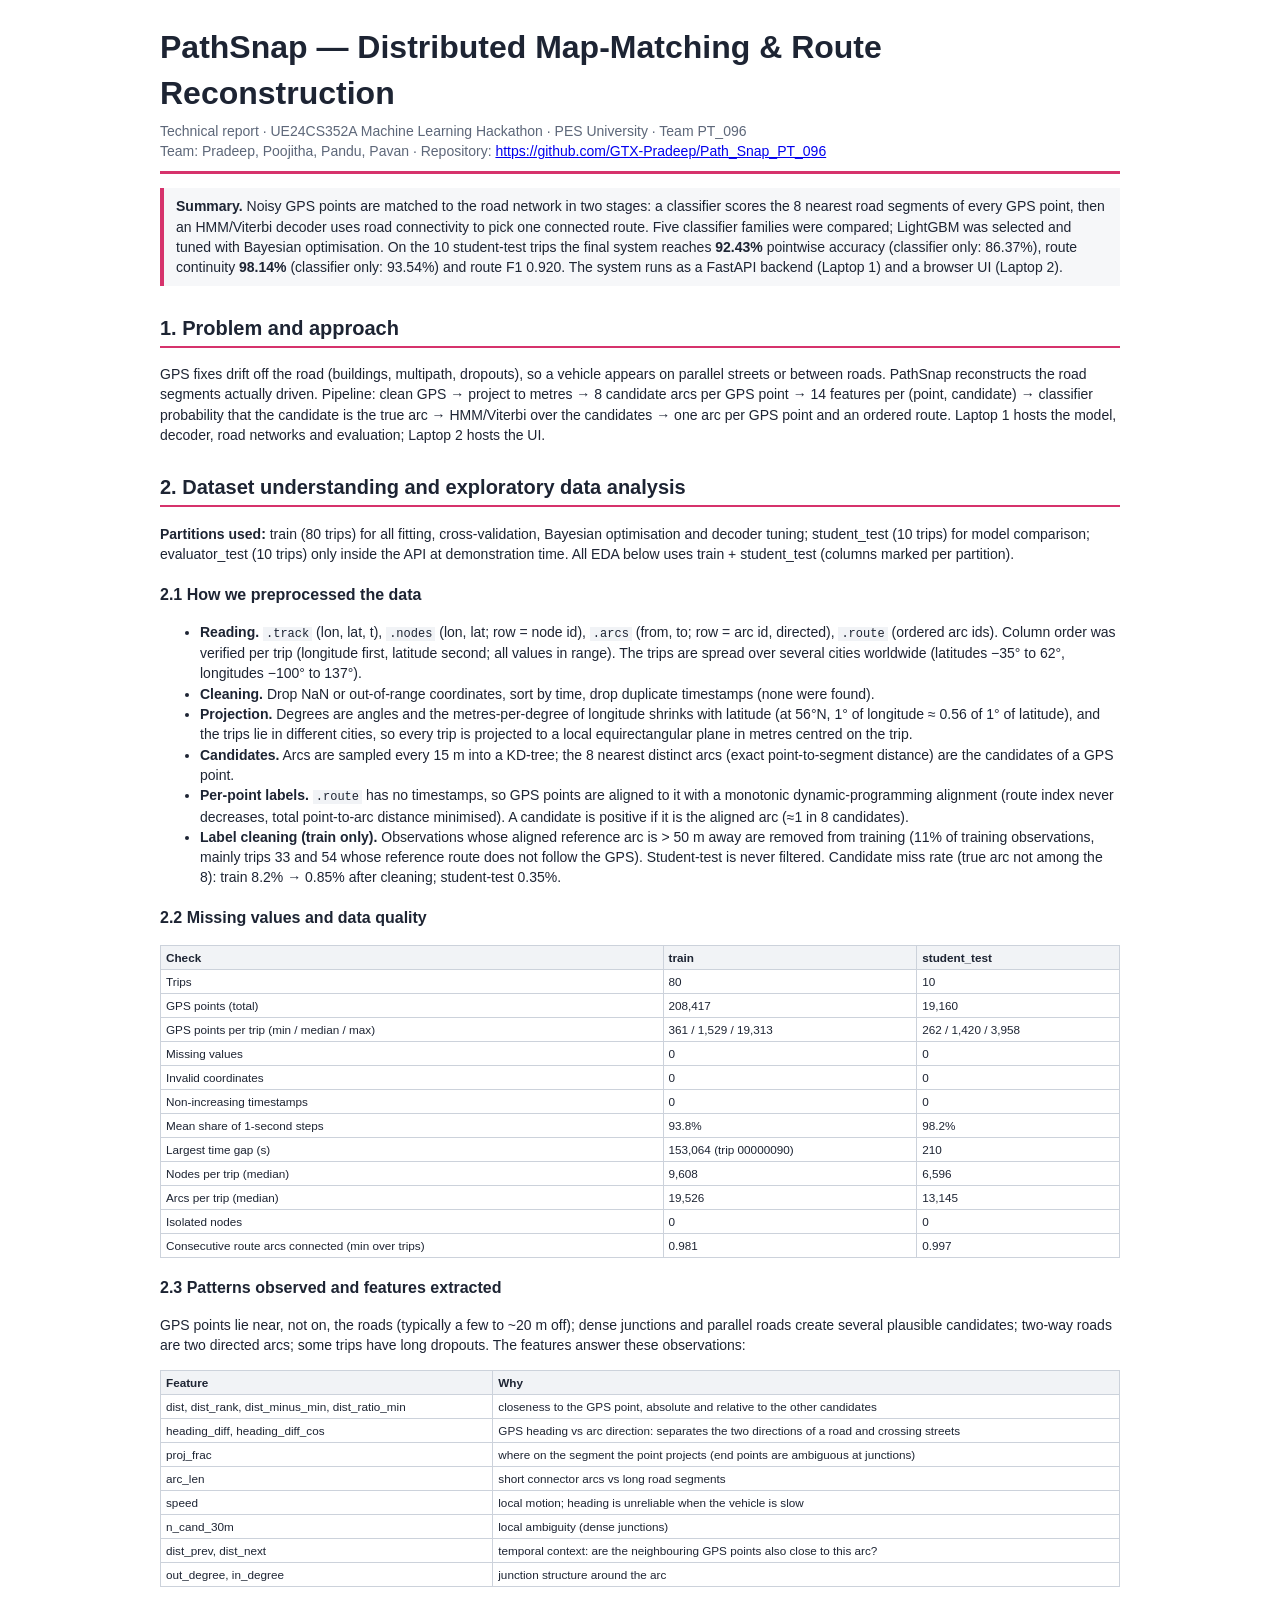
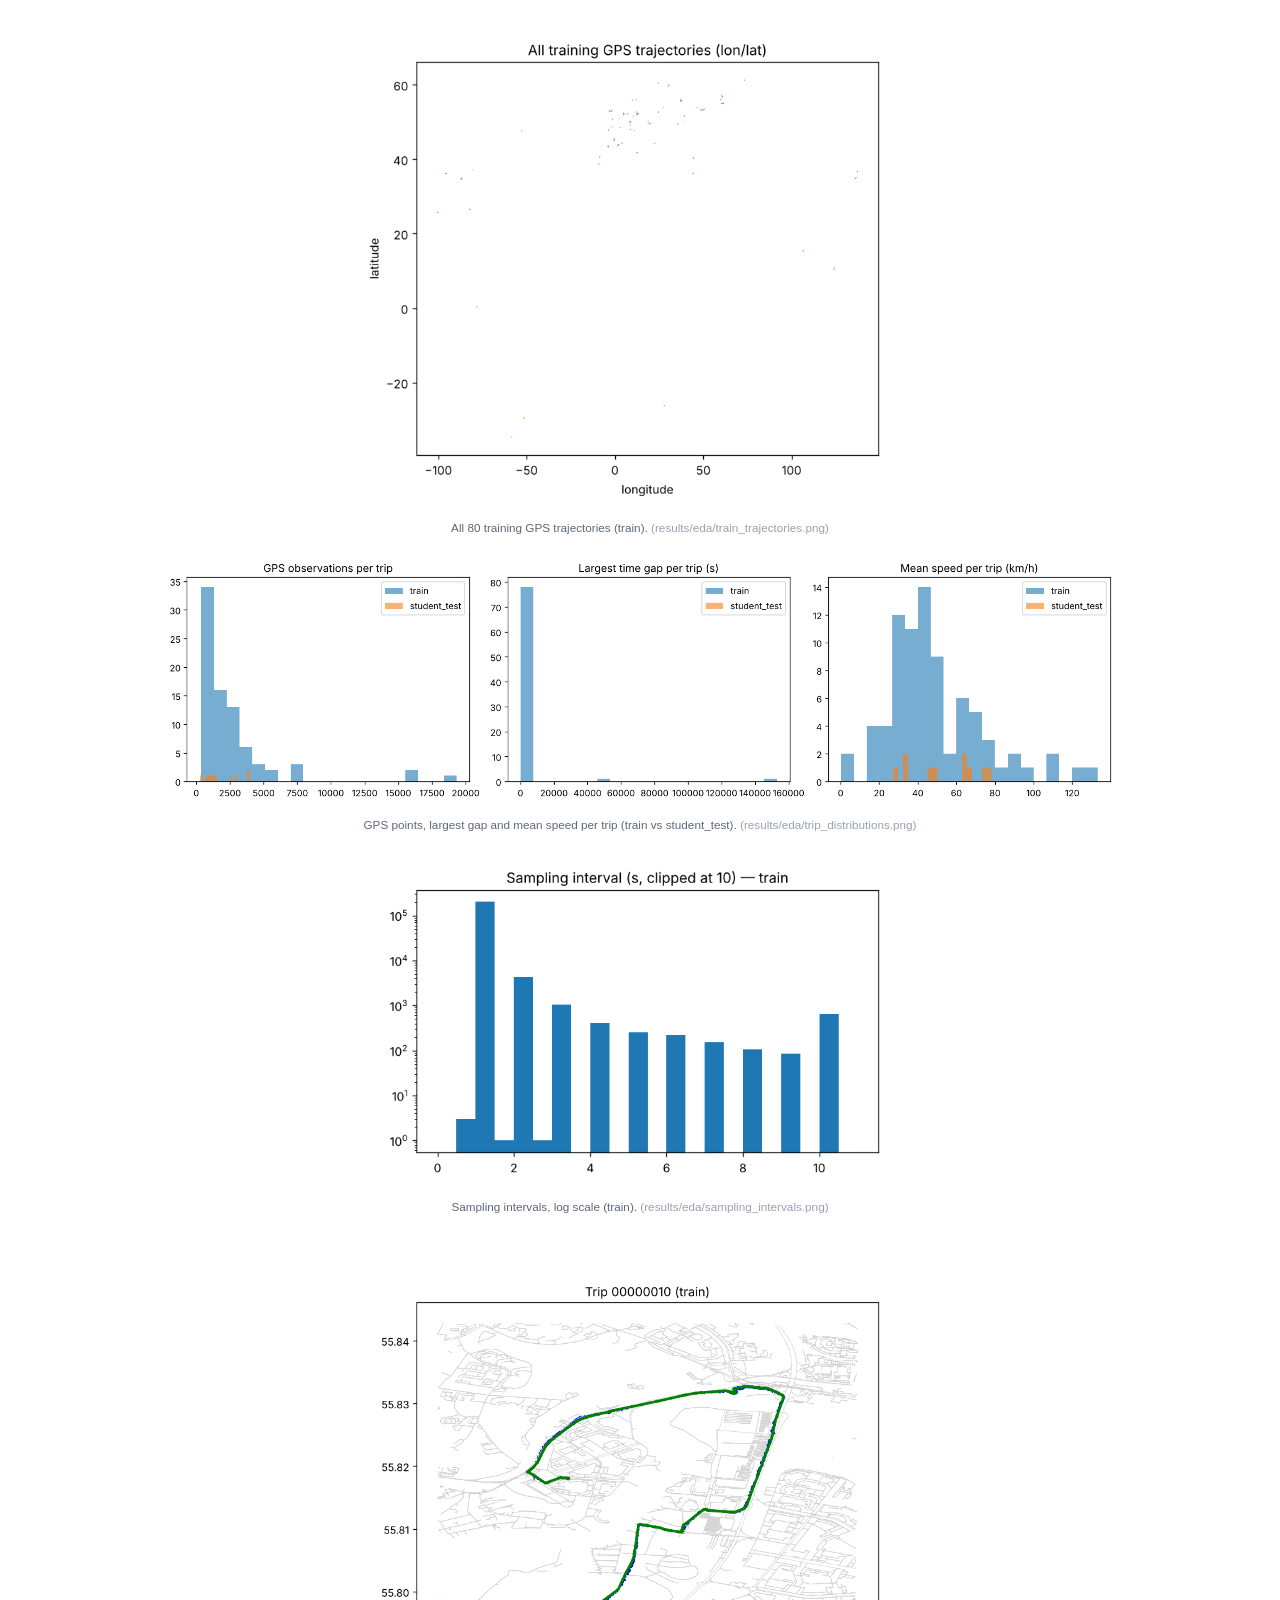
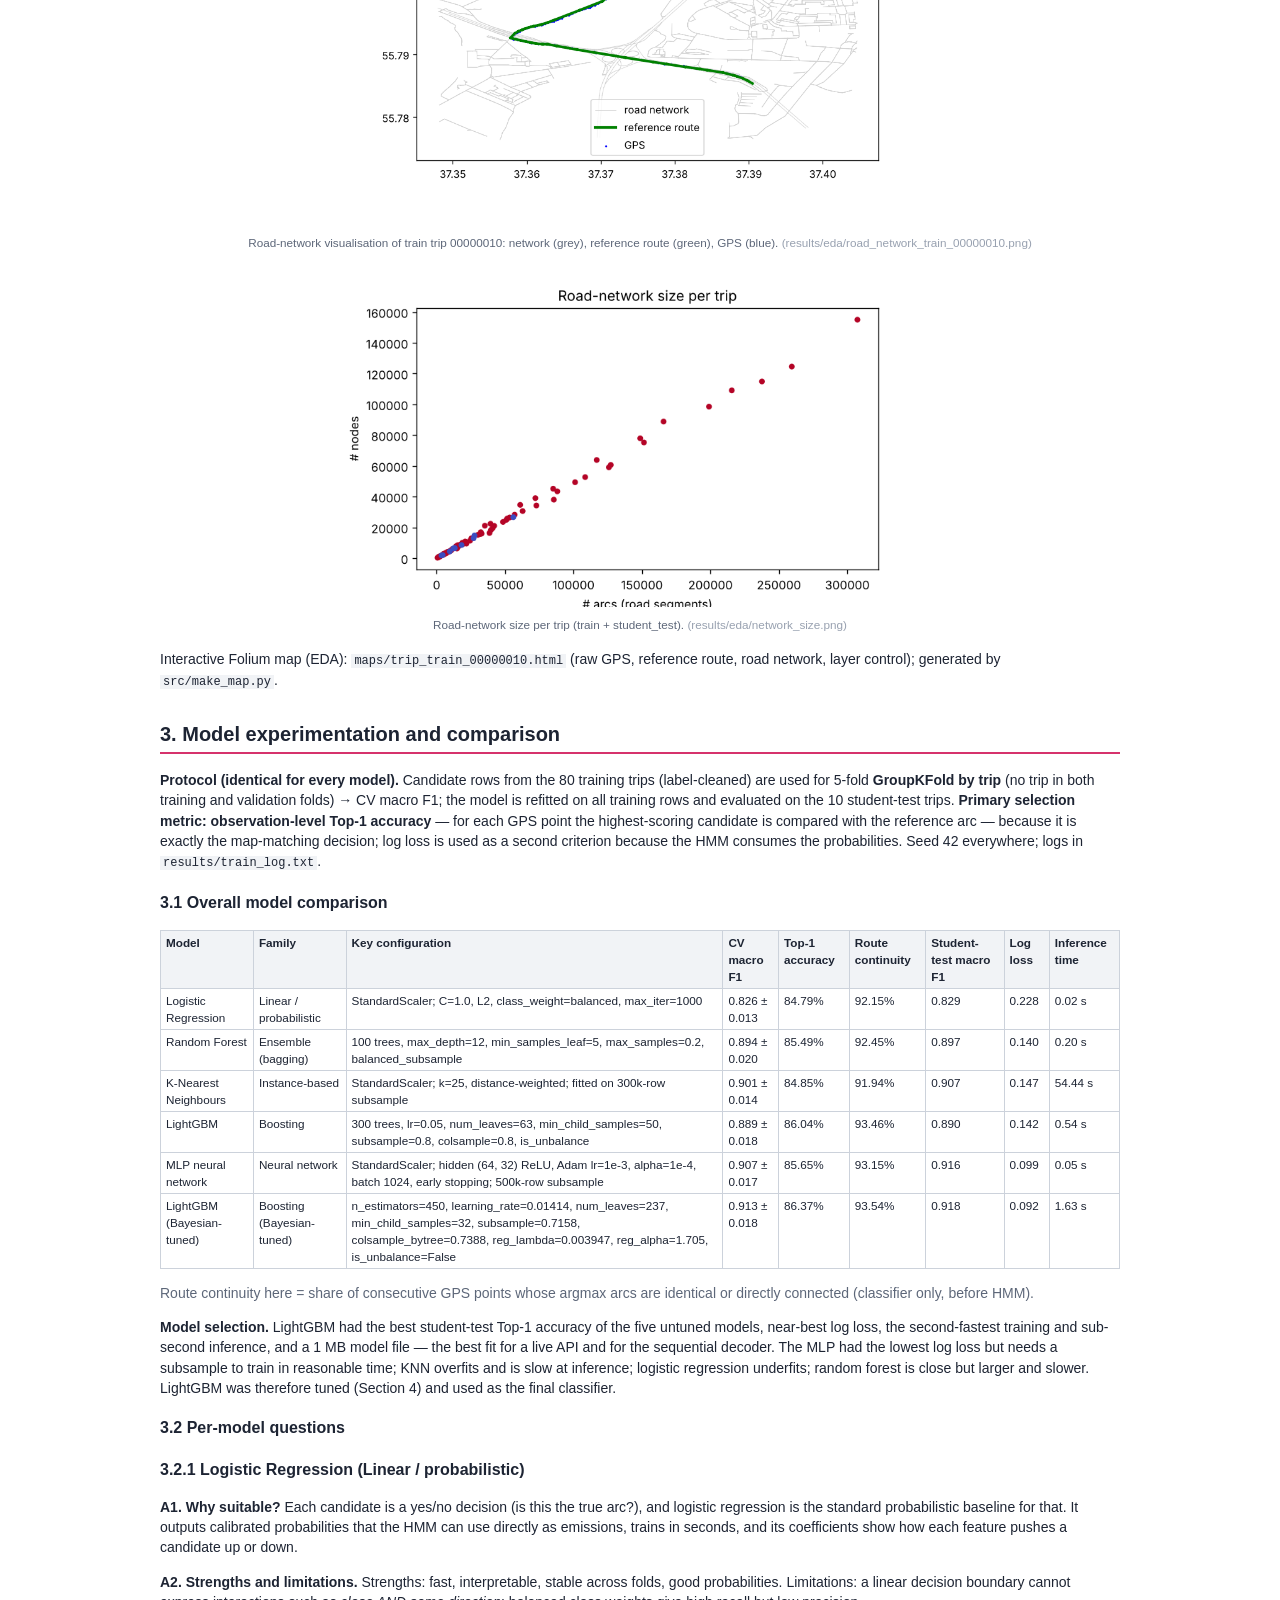
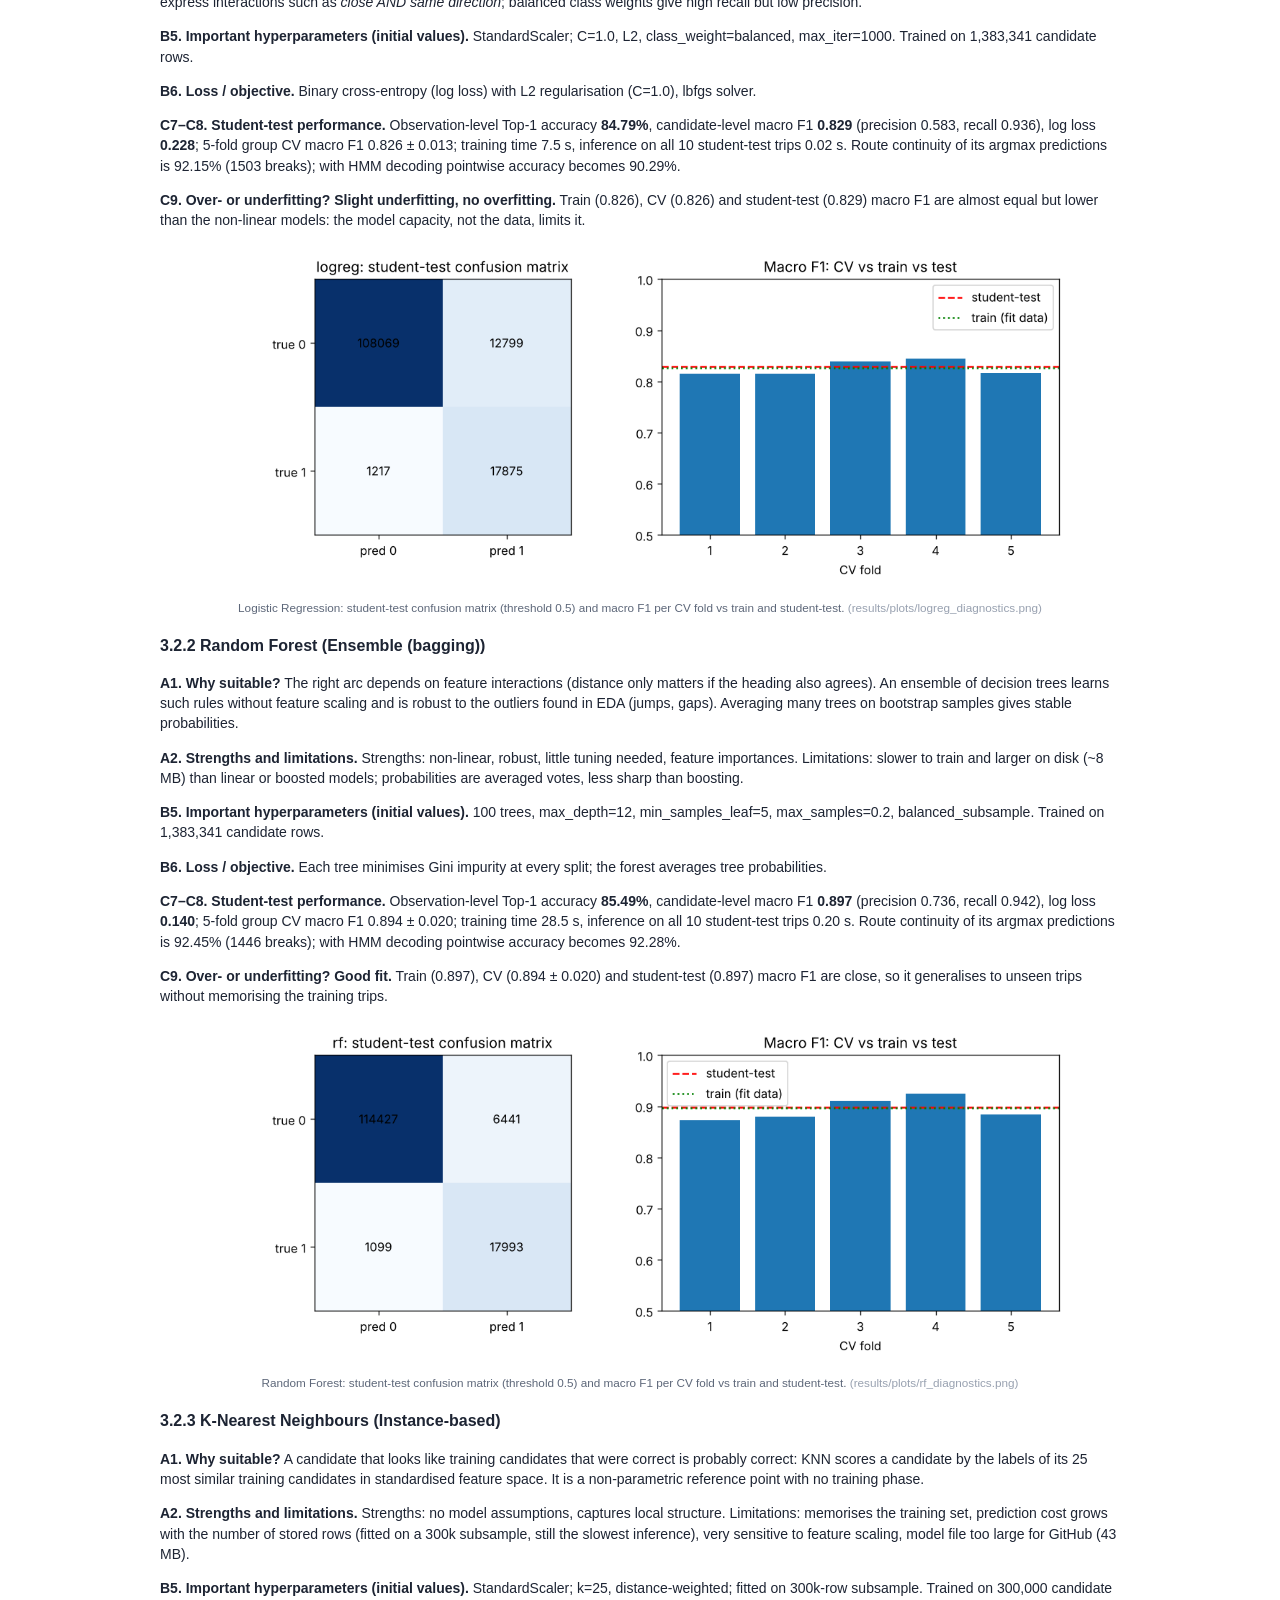
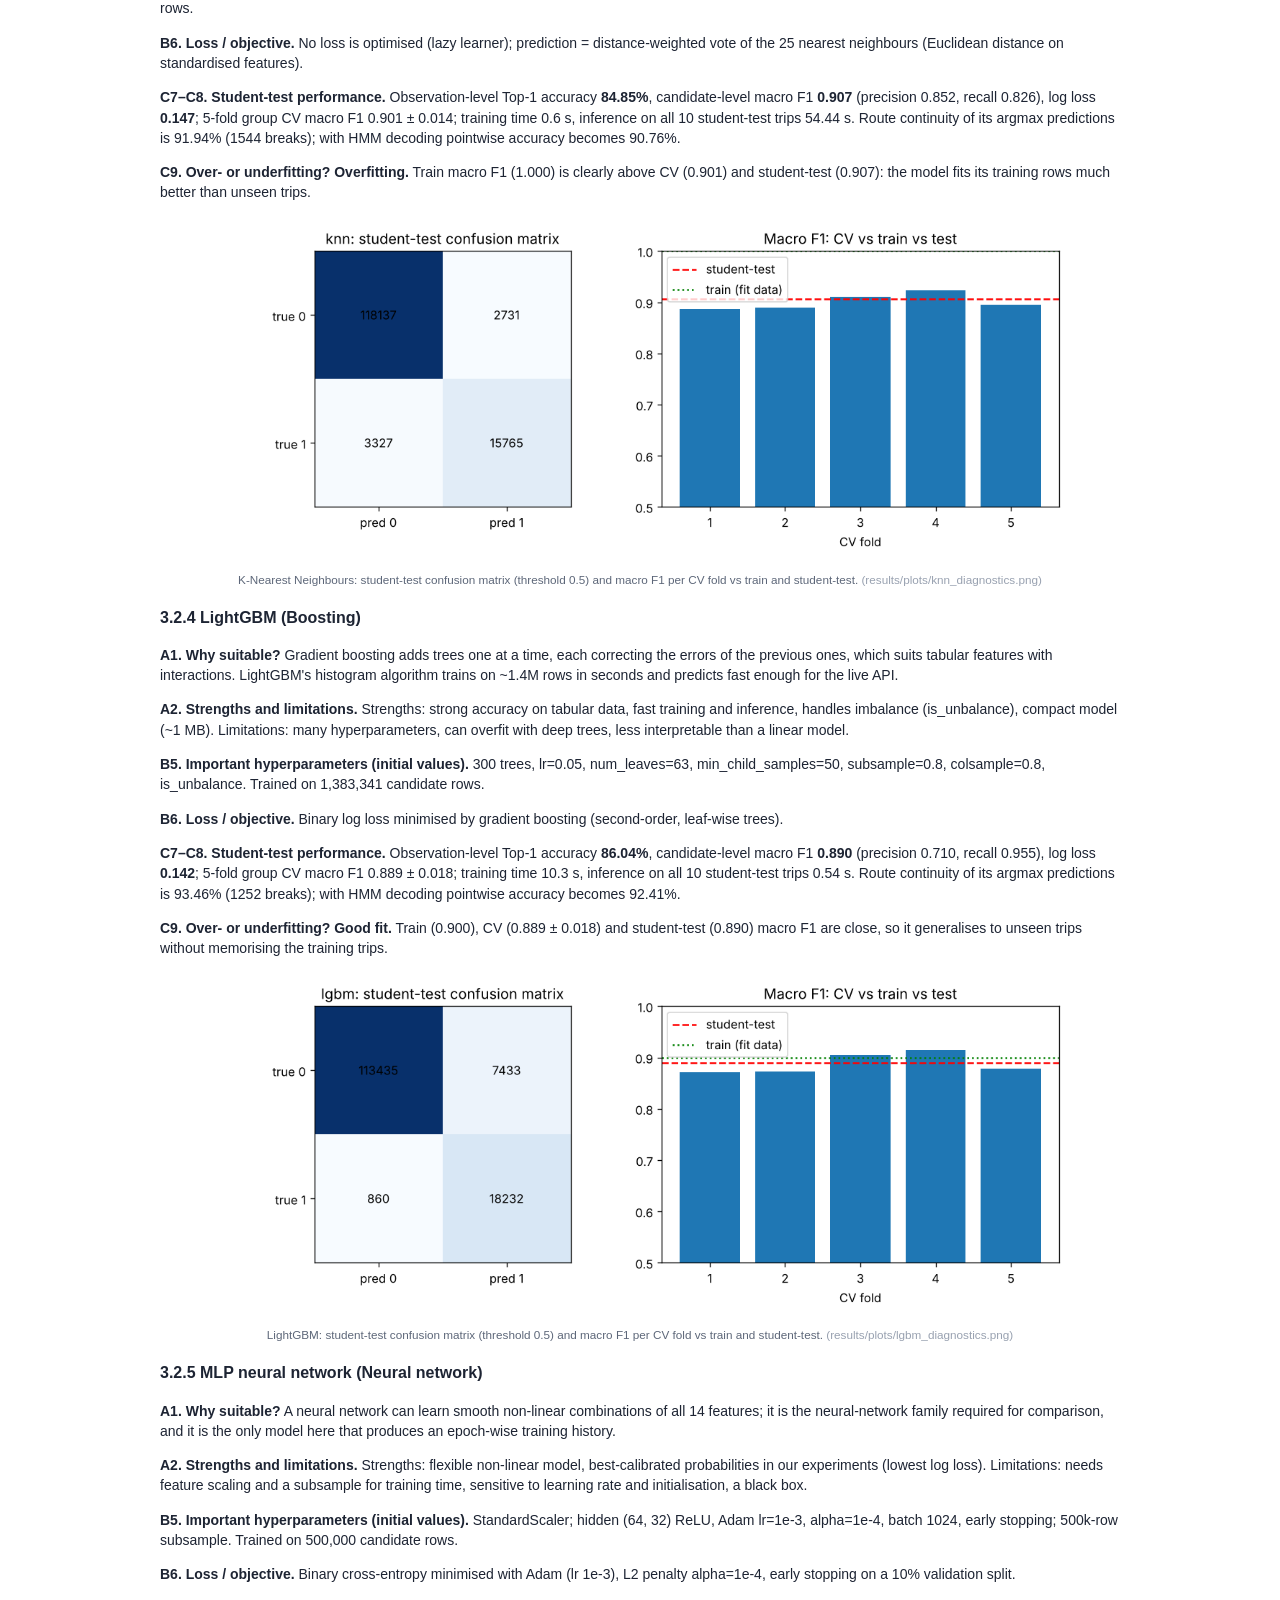
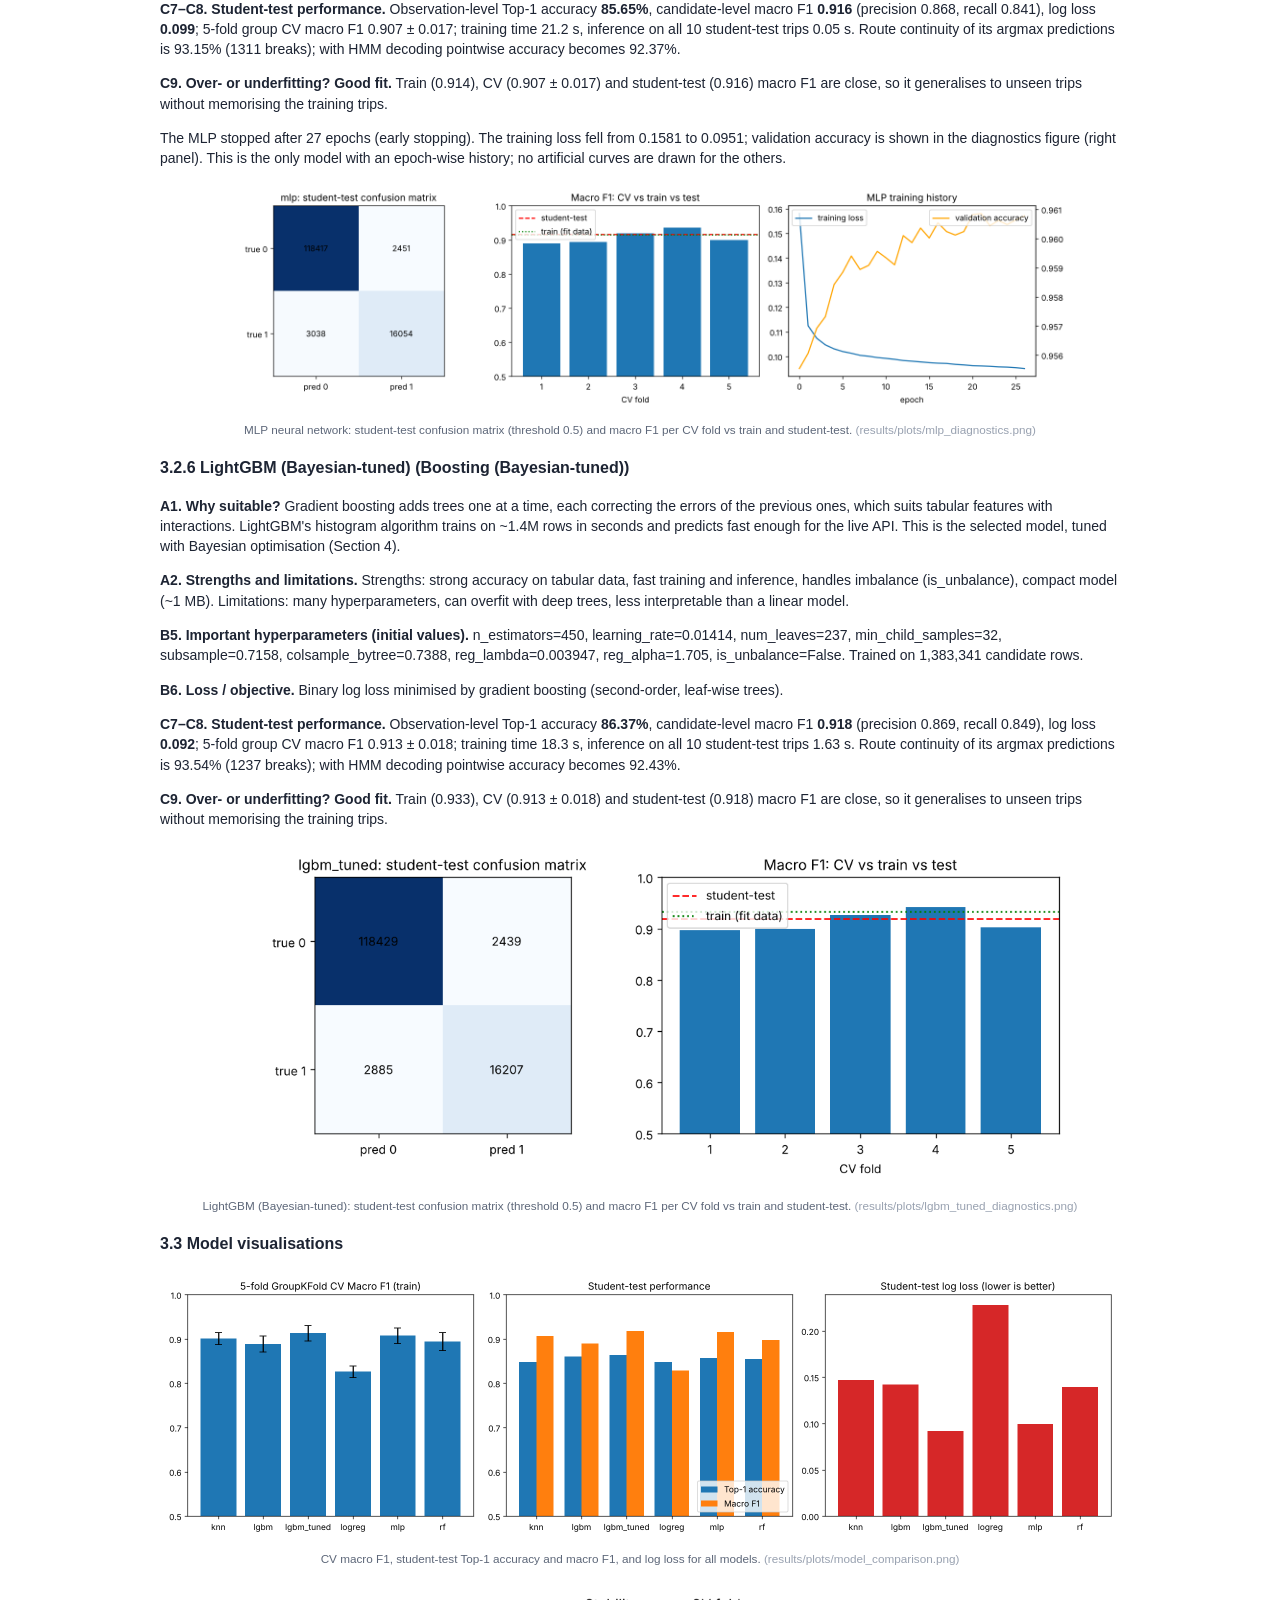
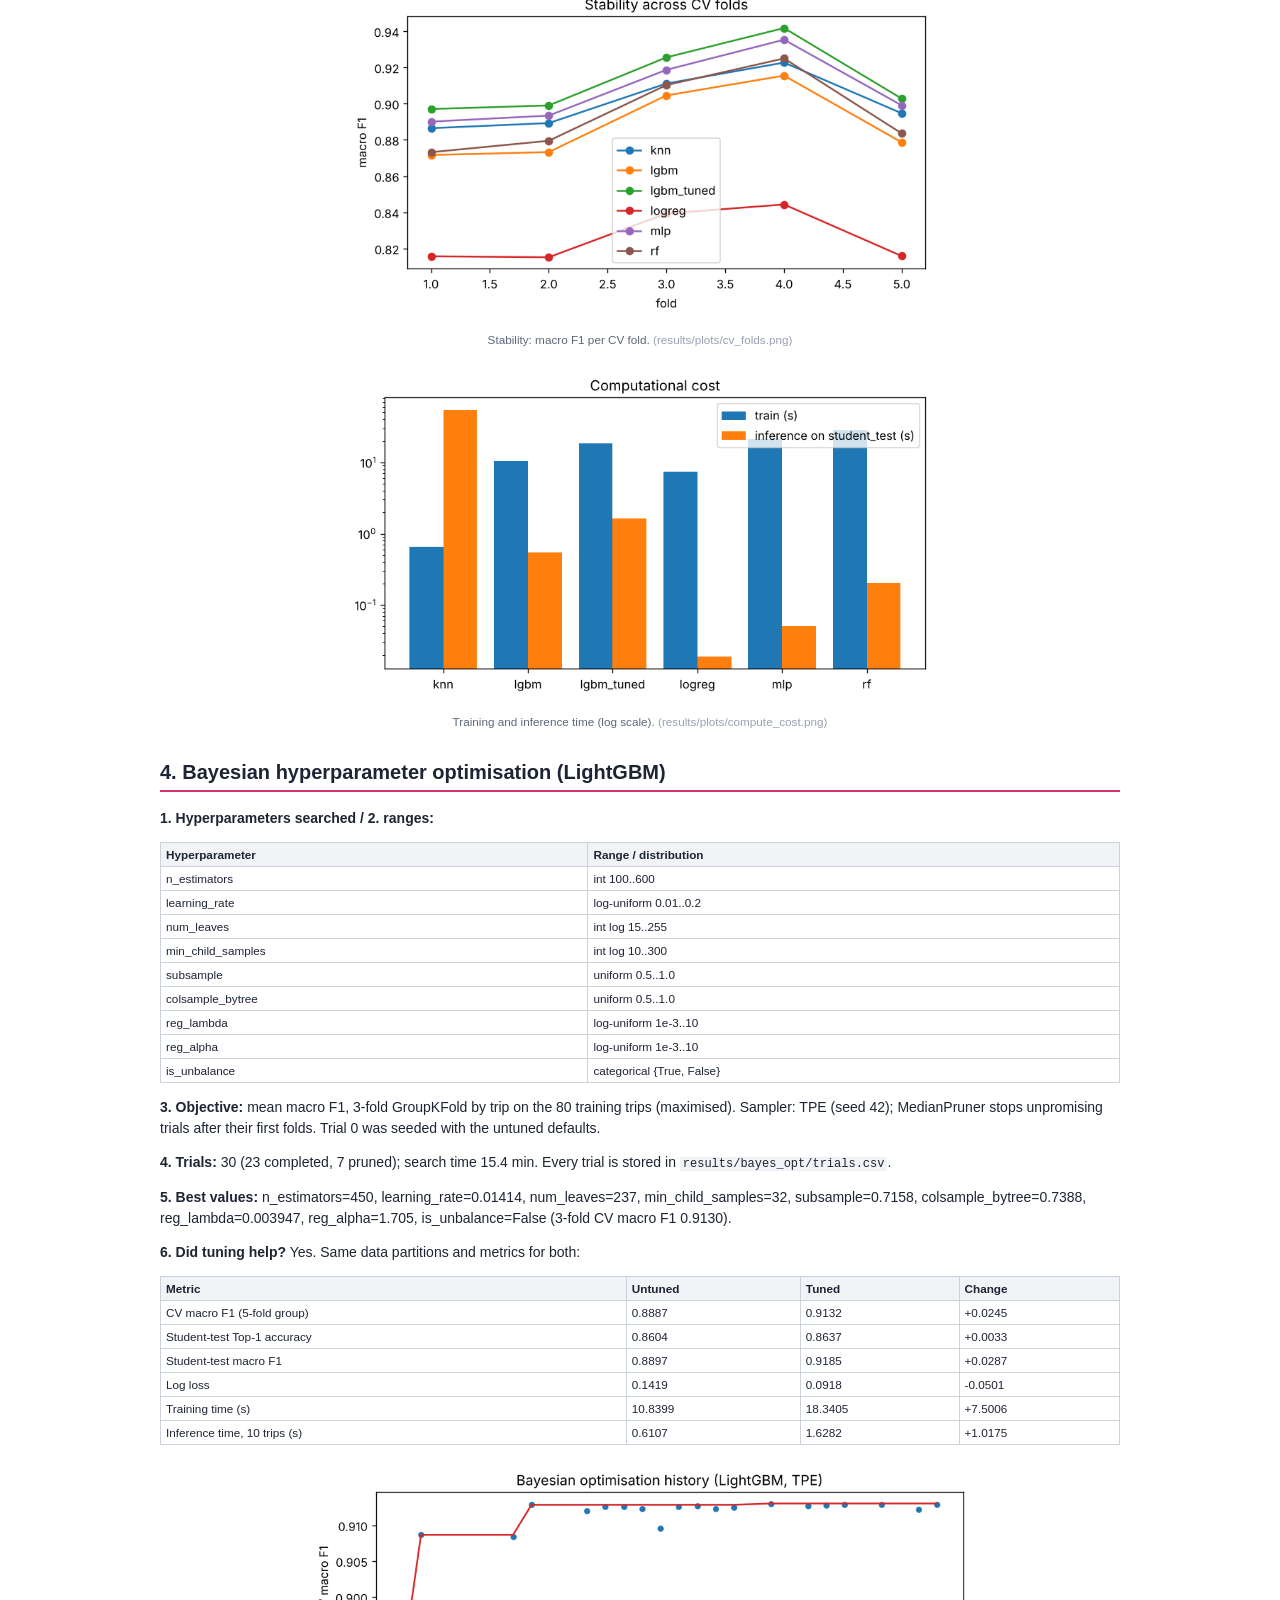
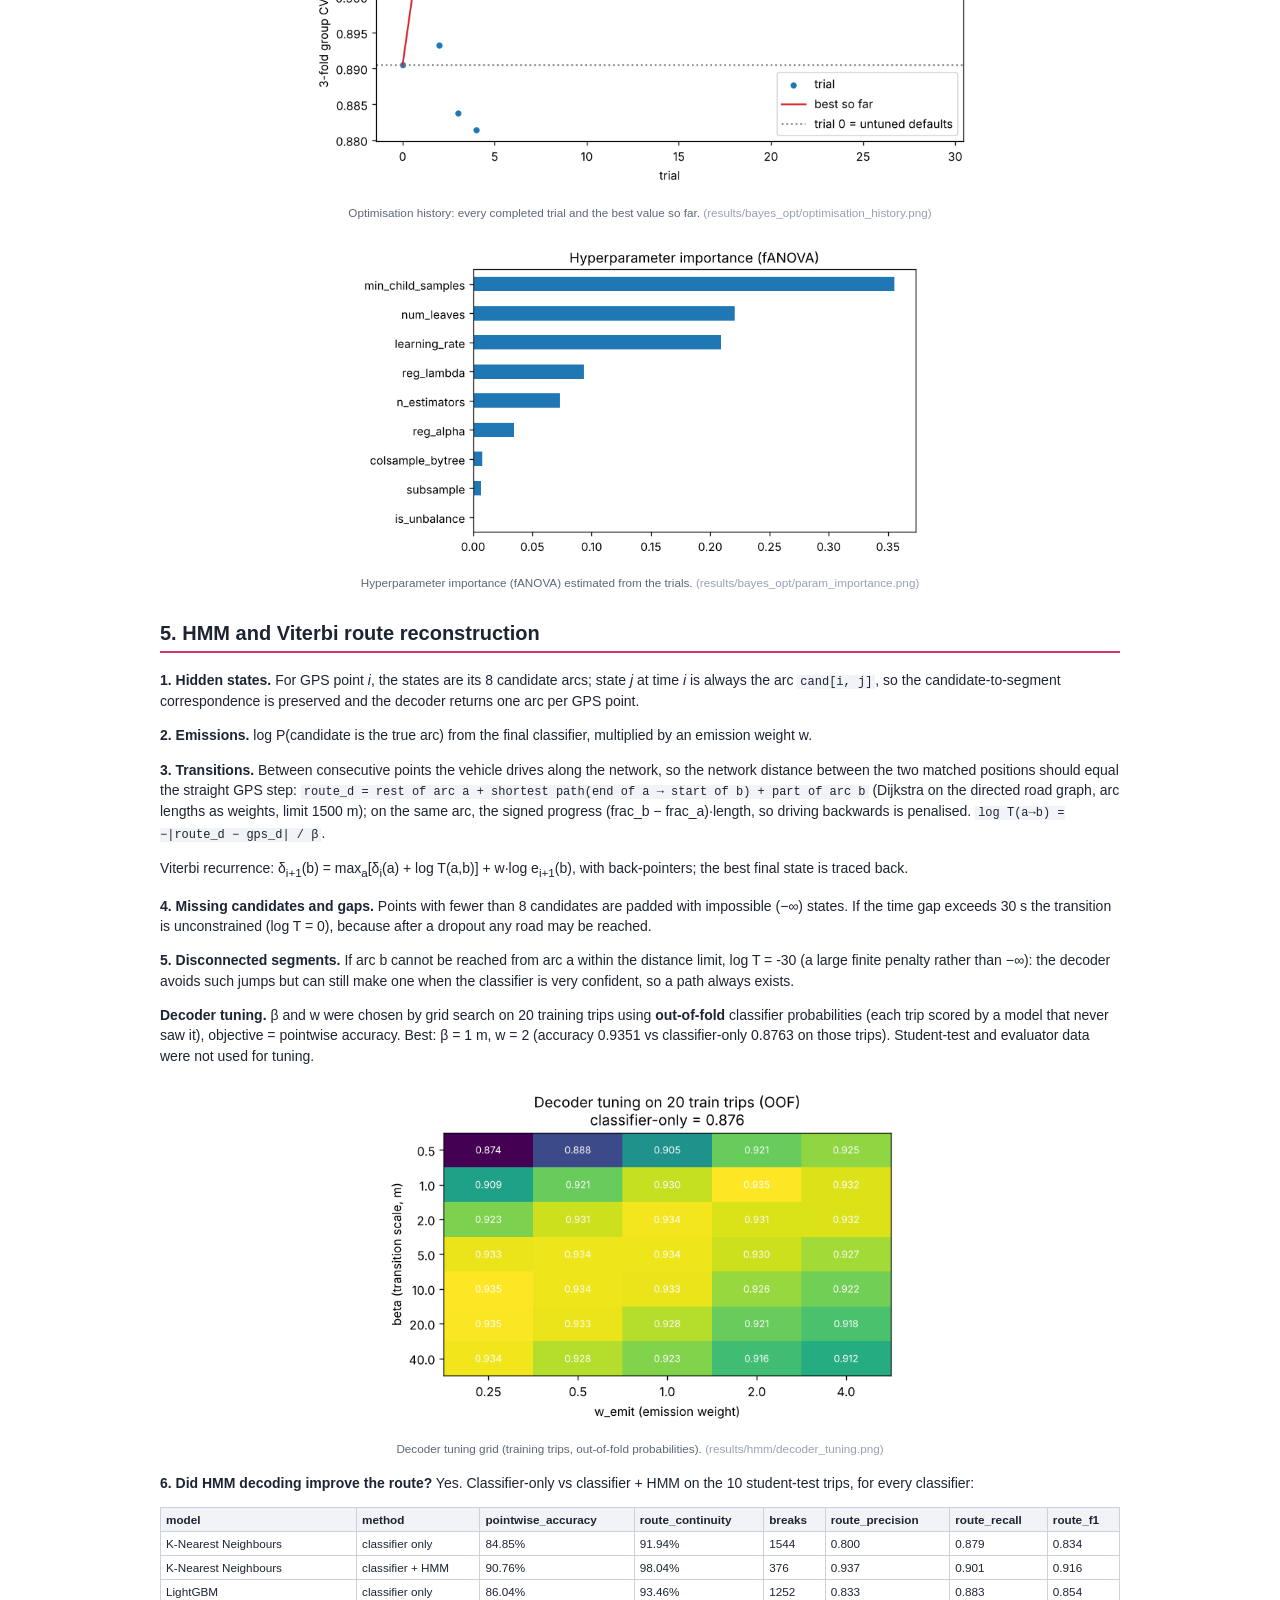
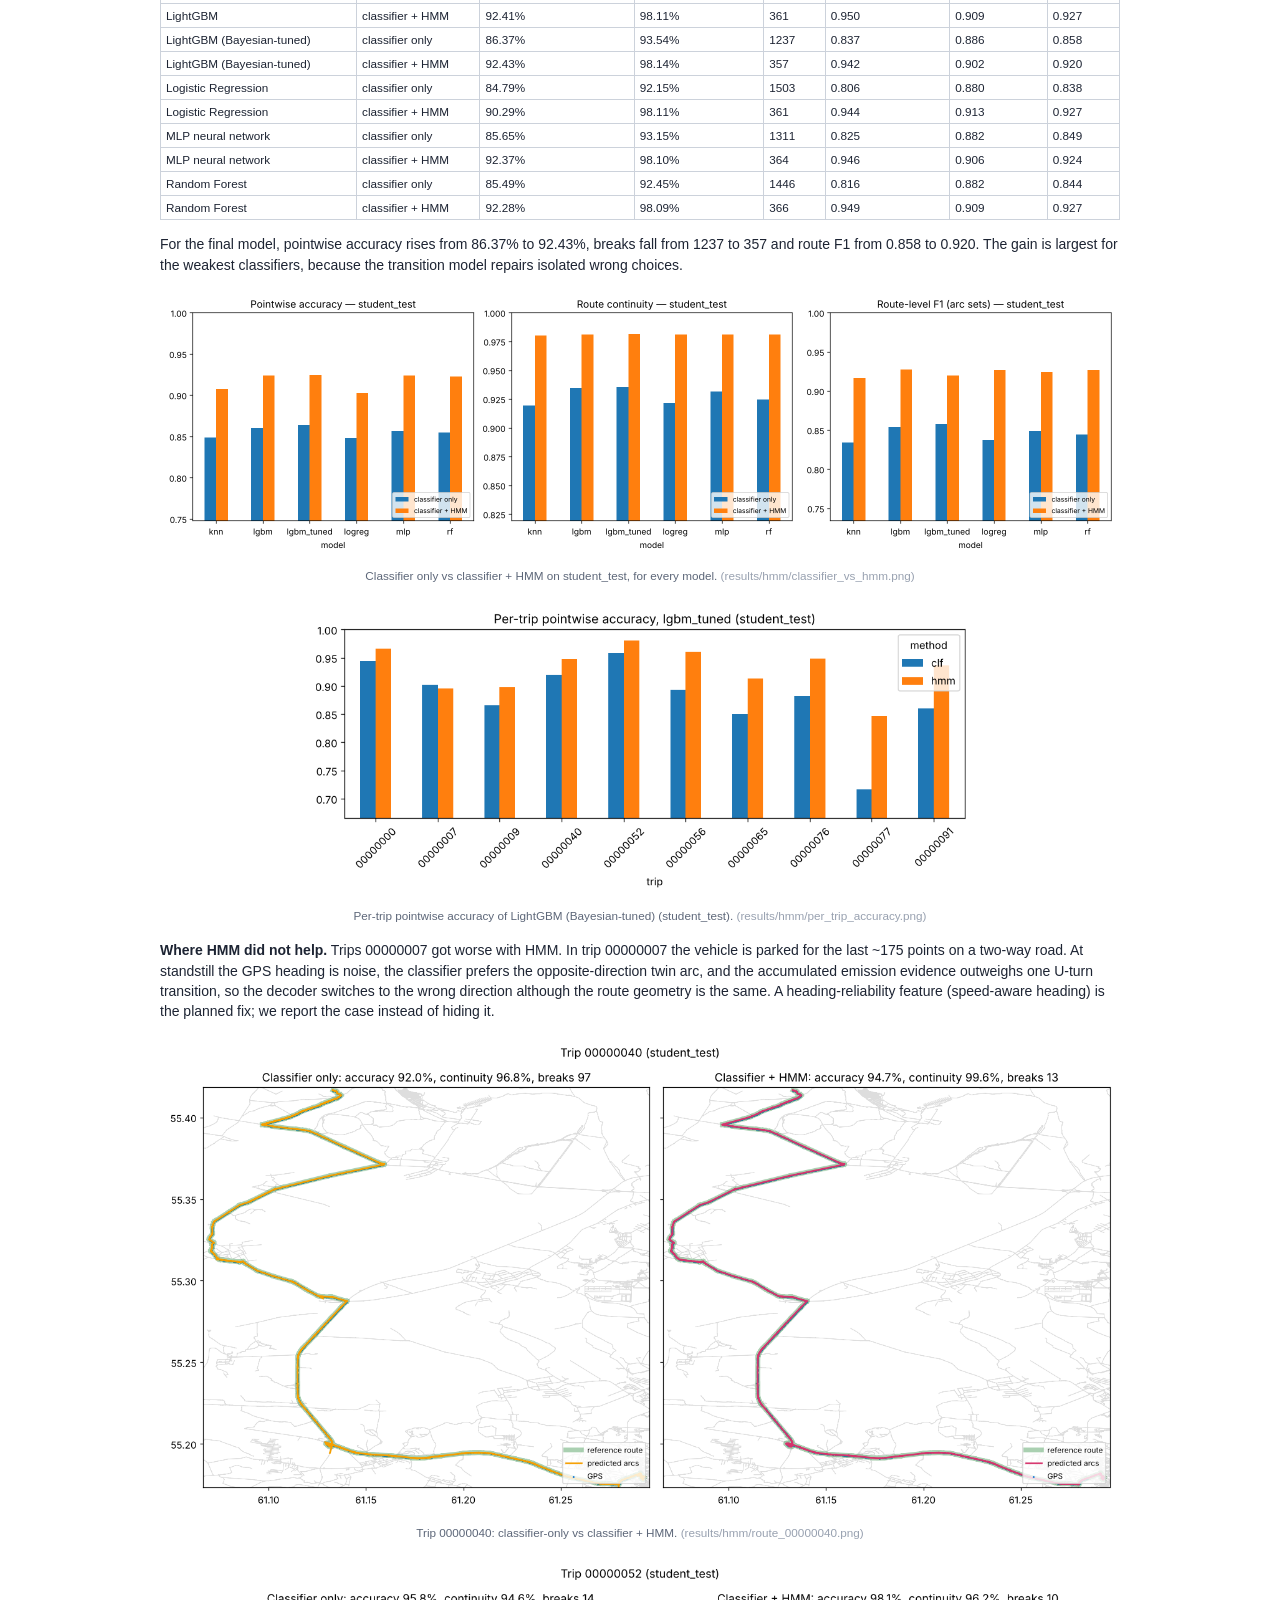
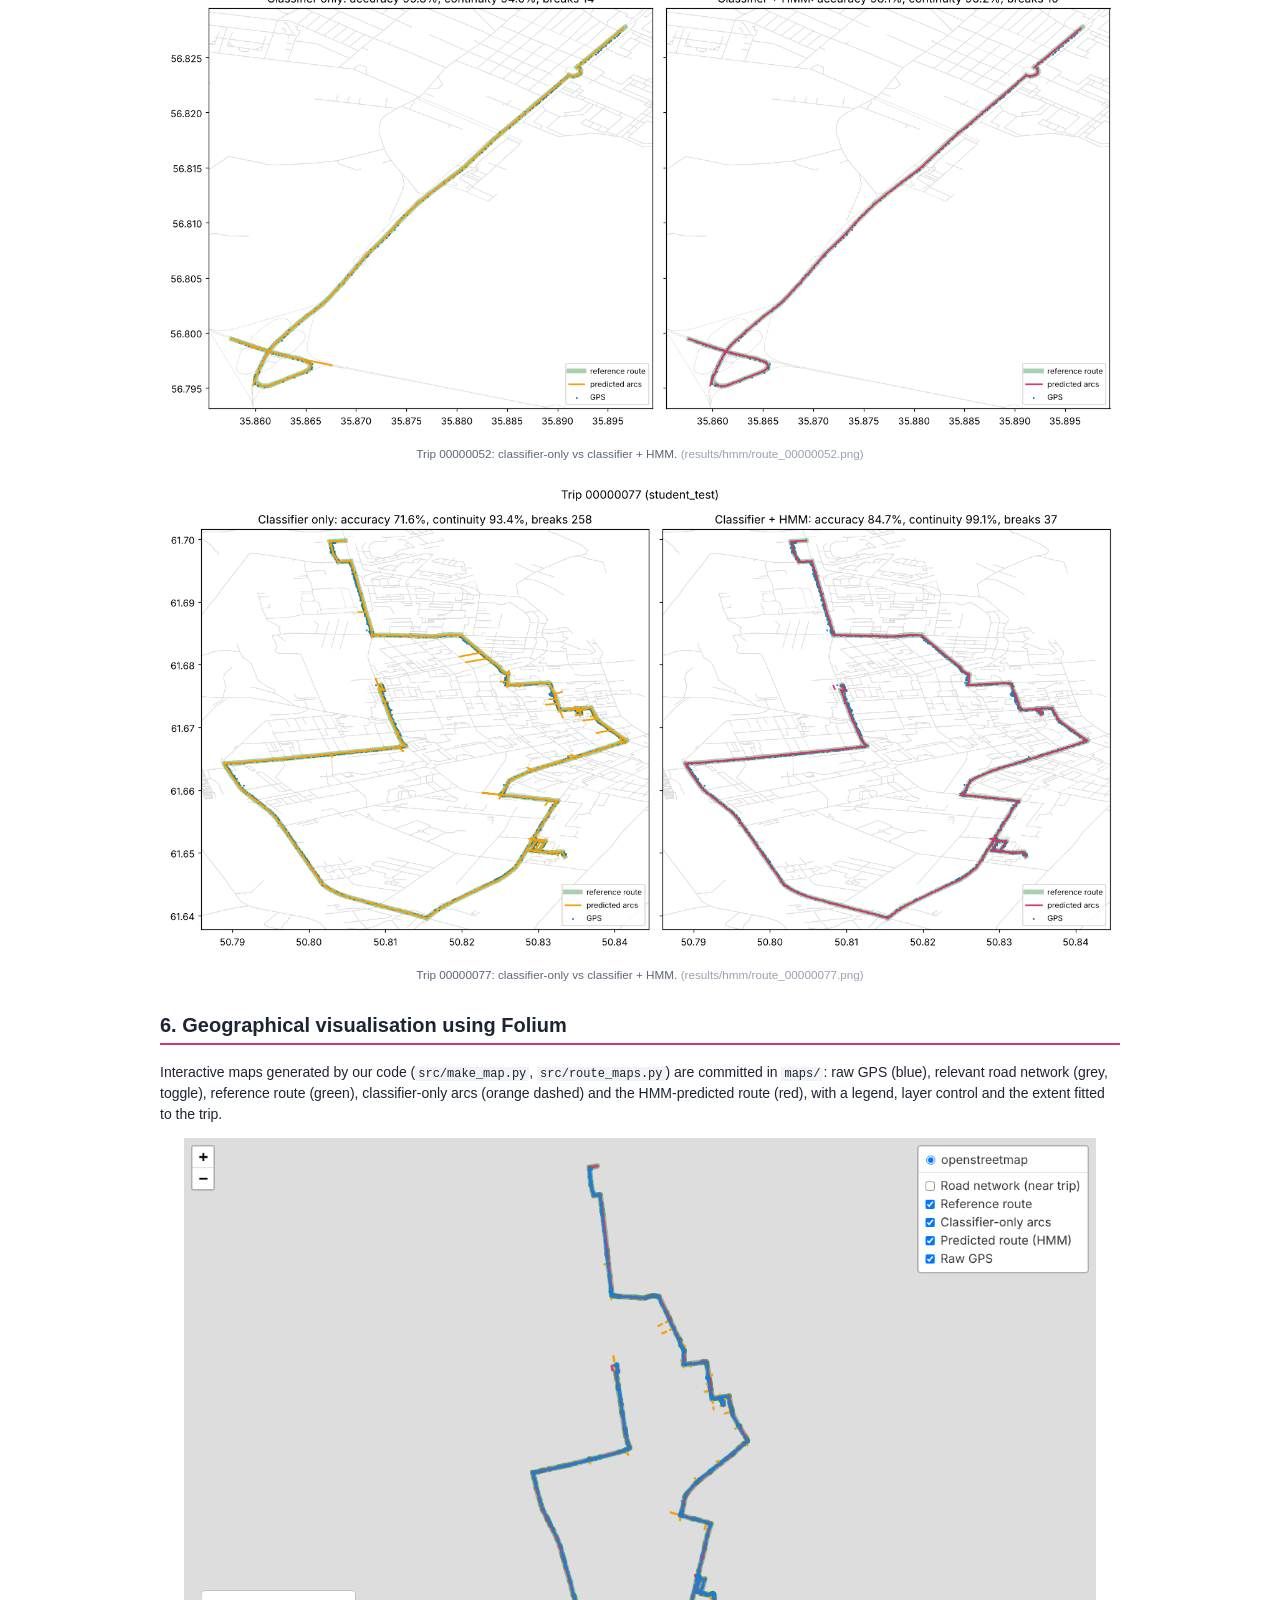
==== report/PathSnap_Technical_Report.html @ 6f65d357 "Final phase: Bayesian optimisation, HMM/Viterbi, FastAPI backend, evaluator UI, route maps, report, " ====
<!doctype html><html><head><meta charset='utf-8'><title>PathSnap Technical Report — Team PT_096</title>
<style>
body { font: 10.5pt/1.45 'Segoe UI', Roboto, Helvetica, Arial, sans-serif; color:#1d2433; max-width: 960px; margin: 0 auto; padding: 24px; }
h1 { font-size: 24pt; margin: 0 0 4px; } h2 { font-size: 15pt; border-bottom: 2px solid #d6336c; padding-bottom: 3px; margin-top: 28px; page-break-after: avoid; }
h3 { font-size: 12pt; margin-top: 18px; page-break-after: avoid; }
table { border-collapse: collapse; width: 100%; font-size: 8.8pt; margin: 8px 0 14px; page-break-inside: avoid; }
th, td { border: 1px solid #ccd2db; padding: 3px 5px; text-align: left; vertical-align: top; } th { background: #f1f3f6; }
figure { margin: 10px 0 16px; text-align: center; page-break-inside: avoid; } img { max-width: 100%; }
figcaption { font-size: 8.8pt; color: #5d6779; margin-top: 3px; } .src { color:#98a1b0; }
.title { border-bottom: 3px solid #d6336c; padding-bottom: 10px; margin-bottom: 14px; } .muted { color:#5d6779; }
.box { background:#f6f7f9; border-left: 4px solid #d6336c; padding: 8px 12px; margin: 10px 0; }
code { font-size: 9pt; background:#f1f3f6; padding: 0 3px; } pre { background:#f1f3f6; padding: 8px; font-size: 8.5pt; overflow-x: auto; }
</style></head><body>
<div class='title'><h1>PathSnap — Distributed Map-Matching &amp; Route Reconstruction</h1>
<div class='muted'>Technical report · UE24CS352A Machine Learning Hackathon · PES University · Team PT_096</div>
<div class='muted'>Team: Pradeep, Poojitha, Pandu, Pavan · Repository: <a href='https://github.com/GTX-Pradeep/Path_Snap_PT_096'>https://github.com/GTX-Pradeep/Path_Snap_PT_096</a></div></div>

<div class='box'><b>Summary.</b> Noisy GPS points are matched to the road network in two stages: a classifier scores the 8 nearest
road segments of every GPS point, then an HMM/Viterbi decoder uses road connectivity to pick one connected route.
Five classifier families were compared; LightGBM was selected and tuned with Bayesian optimisation. On the 10 student-test trips the
final system reaches <b>92.43%</b> pointwise accuracy (classifier only: 86.37%),
route continuity <b>98.14%</b> (classifier only: 93.54%) and route F1 0.920.
The system runs as a FastAPI backend (Laptop 1) and a browser UI (Laptop 2).</div>

<h2>1. Problem and approach</h2>
<p>GPS fixes drift off the road (buildings, multipath, dropouts), so a vehicle appears on parallel streets or between roads.
PathSnap reconstructs the road segments actually driven. Pipeline: clean GPS → project to metres → 8 candidate arcs per GPS point →
14 features per (point, candidate) → classifier probability that the candidate is the true arc → HMM/Viterbi over the candidates →
one arc per GPS point and an ordered route. Laptop 1 hosts the model, decoder, road networks and evaluation; Laptop 2 hosts the UI.</p>

<h2>2. Dataset understanding and exploratory data analysis</h2>
<p><b>Partitions used:</b> train (80 trips) for all fitting, cross-validation, Bayesian optimisation and decoder tuning; student_test (10 trips)
for model comparison; evaluator_test (10 trips) only inside the API at demonstration time. All EDA below uses train + student_test
(columns marked per partition).</p>
<h3>2.1 How we preprocessed the data</h3>
<ul>
<li><b>Reading.</b> <code>.track</code> (lon, lat, t), <code>.nodes</code> (lon, lat; row = node id), <code>.arcs</code> (from, to; row = arc id, directed),
<code>.route</code> (ordered arc ids). Column order was verified per trip (longitude first, latitude second; all values in range). The trips are spread over several cities worldwide (latitudes −35° to 62°, longitudes −100° to 137°).</li>
<li><b>Cleaning.</b> Drop NaN or out-of-range coordinates, sort by time, drop duplicate timestamps (none were found).</li>
<li><b>Projection.</b> Degrees are angles and the metres-per-degree of longitude shrinks with latitude (at 56°N, 1° of longitude ≈ 0.56 of 1° of latitude), and the trips lie in different cities, so every trip is projected to a local equirectangular plane in metres centred on the trip.</li>
<li><b>Candidates.</b> Arcs are sampled every 15 m into a KD-tree; the 8 nearest distinct arcs (exact point-to-segment distance) are the candidates of a GPS point.</li>
<li><b>Per-point labels.</b> <code>.route</code> has no timestamps, so GPS points are aligned to it with a monotonic dynamic-programming alignment
(route index never decreases, total point-to-arc distance minimised). A candidate is positive if it is the aligned arc (≈1 in 8 candidates).</li>
<li><b>Label cleaning (train only).</b> Observations whose aligned reference arc is &gt; 50 m away are removed from training
(11% of training observations, mainly trips 33 and 54 whose reference route does not follow the GPS). Student-test is never filtered.
Candidate miss rate (true arc not among the 8): train 8.2% → 0.85% after cleaning; student-test 0.35%.</li>
</ul>
<h3>2.2 Missing values and data quality</h3>
<table><thead><tr><th>Check</th><th>train</th><th>student_test</th></tr></thead><tbody><tr><td>Trips</td><td>80</td><td>10</td></tr><tr><td>GPS points (total)</td><td>208,417</td><td>19,160</td></tr><tr><td>GPS points per trip (min / median / max)</td><td>361 / 1,529 / 19,313</td><td>262 / 1,420 / 3,958</td></tr><tr><td>Missing values</td><td>0</td><td>0</td></tr><tr><td>Invalid coordinates</td><td>0</td><td>0</td></tr><tr><td>Non-increasing timestamps</td><td>0</td><td>0</td></tr><tr><td>Mean share of 1-second steps</td><td>93.8%</td><td>98.2%</td></tr><tr><td>Largest time gap (s)</td><td>153,064 (trip 00000090)</td><td>210</td></tr><tr><td>Nodes per trip (median)</td><td>9,608</td><td>6,596</td></tr><tr><td>Arcs per trip (median)</td><td>19,526</td><td>13,145</td></tr><tr><td>Isolated nodes</td><td>0</td><td>0</td></tr><tr><td>Consecutive route arcs connected (min over trips)</td><td>0.981</td><td>0.997</td></tr></tbody></table>
<h3>2.3 Patterns observed and features extracted</h3>
<p>GPS points lie near, not on, the roads (typically a few to ~20 m off); dense junctions and parallel roads create several
plausible candidates; two-way roads are two directed arcs; some trips have long dropouts. The features answer these observations:</p>
<table><thead><tr><th>Feature</th><th>Why</th></tr></thead><tbody><tr><td>dist, dist_rank, dist_minus_min, dist_ratio_min</td><td>closeness to the GPS point, absolute and relative to the other candidates</td></tr><tr><td>heading_diff, heading_diff_cos</td><td>GPS heading vs arc direction: separates the two directions of a road and crossing streets</td></tr><tr><td>proj_frac</td><td>where on the segment the point projects (end points are ambiguous at junctions)</td></tr><tr><td>arc_len</td><td>short connector arcs vs long road segments</td></tr><tr><td>speed</td><td>local motion; heading is unreliable when the vehicle is slow</td></tr><tr><td>n_cand_30m</td><td>local ambiguity (dense junctions)</td></tr><tr><td>dist_prev, dist_next</td><td>temporal context: are the neighbouring GPS points also close to this arc?</td></tr><tr><td>out_degree, in_degree</td><td>junction structure around the arc</td></tr></tbody></table>
<figure><img src='[data-uri]' style='width:62%'><figcaption>All 80 training GPS trajectories (train). <span class='src'>(results/eda/train_trajectories.png)</span></figcaption></figure>
<figure><img src='[data-uri]' style='width:100%'><figcaption>GPS points, largest gap and mean speed per trip (train vs student_test). <span class='src'>(results/eda/trip_distributions.png)</span></figcaption></figure>
<figure><img src='[data-uri]' style='width:62%'><figcaption>Sampling intervals, log scale (train). <span class='src'>(results/eda/sampling_intervals.png)</span></figcaption></figure>
<figure><img src='[data-uri]' style='width:62%'><figcaption>Road-network visualisation of train trip 00000010: network (grey), reference route (green), GPS (blue). <span class='src'>(results/eda/road_network_train_00000010.png)</span></figcaption></figure>
<figure><img src='[data-uri]' style='width:62%'><figcaption>Road-network size per trip (train + student_test). <span class='src'>(results/eda/network_size.png)</span></figcaption></figure>
<p>Interactive Folium map (EDA): <code>maps/trip_train_00000010.html</code> (raw GPS, reference route, road network, layer control); generated by <code>src/make_map.py</code>.</p>

<h2>3. Model experimentation and comparison</h2>
<p><b>Protocol (identical for every model).</b> Candidate rows from the 80 training trips (label-cleaned) are used for 5-fold
<b>GroupKFold by trip</b> (no trip in both training and validation folds) → CV macro F1; the model is refitted on all training rows and
evaluated on the 10 student-test trips. <b>Primary selection metric: observation-level Top-1 accuracy</b> — for each GPS point the
highest-scoring candidate is compared with the reference arc — because it is exactly the map-matching decision; log loss is used as a
second criterion because the HMM consumes the probabilities. Seed 42 everywhere; logs in <code>results/train_log.txt</code>.</p>
<h3>3.1 Overall model comparison</h3>
<table><thead><tr><th>Model</th><th>Family</th><th>Key configuration</th><th>CV macro F1</th><th>Top-1 accuracy</th><th>Route continuity</th><th>Student-test macro F1</th><th>Log loss</th><th>Inference time</th></tr></thead><tbody><tr><td>Logistic Regression</td><td>Linear / probabilistic</td><td>StandardScaler; C=1.0, L2, class_weight=balanced, max_iter=1000</td><td>0.826 ± 0.013</td><td>84.79%</td><td>92.15%</td><td>0.829</td><td>0.228</td><td>0.02 s</td></tr><tr><td>Random Forest</td><td>Ensemble (bagging)</td><td>100 trees, max_depth=12, min_samples_leaf=5, max_samples=0.2, balanced_subsample</td><td>0.894 ± 0.020</td><td>85.49%</td><td>92.45%</td><td>0.897</td><td>0.140</td><td>0.20 s</td></tr><tr><td>K-Nearest Neighbours</td><td>Instance-based</td><td>StandardScaler; k=25, distance-weighted; fitted on 300k-row subsample</td><td>0.901 ± 0.014</td><td>84.85%</td><td>91.94%</td><td>0.907</td><td>0.147</td><td>54.44 s</td></tr><tr><td>LightGBM</td><td>Boosting</td><td>300 trees, lr=0.05, num_leaves=63, min_child_samples=50, subsample=0.8, colsample=0.8, is_unbalance</td><td>0.889 ± 0.018</td><td>86.04%</td><td>93.46%</td><td>0.890</td><td>0.142</td><td>0.54 s</td></tr><tr><td>MLP neural network</td><td>Neural network</td><td>StandardScaler; hidden (64, 32) ReLU, Adam lr=1e-3, alpha=1e-4, batch 1024, early stopping; 500k-row subsample</td><td>0.907 ± 0.017</td><td>85.65%</td><td>93.15%</td><td>0.916</td><td>0.099</td><td>0.05 s</td></tr><tr><td>LightGBM (Bayesian-tuned)</td><td>Boosting (Bayesian-tuned)</td><td>n_estimators=450, learning_rate=0.01414, num_leaves=237, min_child_samples=32, subsample=0.7158, colsample_bytree=0.7388, reg_lambda=0.003947, reg_alpha=1.705, is_unbalance=False</td><td>0.913 ± 0.018</td><td>86.37%</td><td>93.54%</td><td>0.918</td><td>0.092</td><td>1.63 s</td></tr></tbody></table>
<p class='muted'>Route continuity here = share of consecutive GPS points whose argmax arcs are identical or directly connected (classifier only, before HMM).</p>
<p><b>Model selection.</b> LightGBM had the best student-test Top-1 accuracy of the five untuned models, near-best log loss, the second-fastest
training and sub-second inference, and a 1 MB model file — the best fit for a live API and for the sequential decoder. The MLP had the
lowest log loss but needs a subsample to train in reasonable time; KNN overfits and is slow at inference; logistic regression underfits;
random forest is close but larger and slower. LightGBM was therefore tuned (Section 4) and used as the final classifier.</p>
<h3>3.2 Per-model questions</h3>

<h3>3.2.1 Logistic Regression (Linear / probabilistic)</h3>
<p><b>A1. Why suitable?</b> Each candidate is a yes/no decision (is this the true arc?), and logistic regression is the standard probabilistic baseline for that. It outputs calibrated probabilities that the HMM can use directly as emissions, trains in seconds, and its coefficients show how each feature pushes a candidate up or down.</p>
<p><b>A2. Strengths and limitations.</b> Strengths: fast, interpretable, stable across folds, good probabilities. Limitations: a linear decision boundary cannot express interactions such as <i>close AND same direction</i>; balanced class weights give high recall but low precision.</p>
<p><b>B5. Important hyperparameters (initial values).</b> StandardScaler; C=1.0, L2, class_weight=balanced, max_iter=1000. Trained on 1,383,341 candidate rows.</p>
<p><b>B6. Loss / objective.</b> Binary cross-entropy (log loss) with L2 regularisation (C=1.0), lbfgs solver.</p>
<p><b>C7–C8. Student-test performance.</b> Observation-level Top-1 accuracy <b>84.79%</b>,
candidate-level macro F1 <b>0.829</b> (precision 0.583, recall 0.936),
log loss <b>0.228</b>; 5-fold group CV macro F1 0.826 ± 0.013;
training time 7.5 s, inference on all 10 student-test trips 0.02 s. Route continuity of its argmax predictions is 92.15% (1503 breaks); with HMM decoding pointwise accuracy becomes 90.29%.</p>
<p><b>C9. Over- or underfitting?</b> <b>Slight underfitting, no overfitting.</b> Train (0.826), CV (0.826) and student-test (0.829) macro F1 are almost equal but lower than the non-linear models: the model capacity, not the data, limits it.</p>

<figure><img src='[data-uri]' style='width:90%'><figcaption>Logistic Regression: student-test confusion matrix (threshold 0.5) and macro F1 per CV fold vs train and student-test. <span class='src'>(results/plots/logreg_diagnostics.png)</span></figcaption></figure>

<h3>3.2.2 Random Forest (Ensemble (bagging))</h3>
<p><b>A1. Why suitable?</b> The right arc depends on feature interactions (distance only matters if the heading also agrees). An ensemble of decision trees learns such rules without feature scaling and is robust to the outliers found in EDA (jumps, gaps). Averaging many trees on bootstrap samples gives stable probabilities.</p>
<p><b>A2. Strengths and limitations.</b> Strengths: non-linear, robust, little tuning needed, feature importances. Limitations: slower to train and larger on disk (~8 MB) than linear or boosted models; probabilities are averaged votes, less sharp than boosting.</p>
<p><b>B5. Important hyperparameters (initial values).</b> 100 trees, max_depth=12, min_samples_leaf=5, max_samples=0.2, balanced_subsample. Trained on 1,383,341 candidate rows.</p>
<p><b>B6. Loss / objective.</b> Each tree minimises Gini impurity at every split; the forest averages tree probabilities.</p>
<p><b>C7–C8. Student-test performance.</b> Observation-level Top-1 accuracy <b>85.49%</b>,
candidate-level macro F1 <b>0.897</b> (precision 0.736, recall 0.942),
log loss <b>0.140</b>; 5-fold group CV macro F1 0.894 ± 0.020;
training time 28.5 s, inference on all 10 student-test trips 0.20 s. Route continuity of its argmax predictions is 92.45% (1446 breaks); with HMM decoding pointwise accuracy becomes 92.28%.</p>
<p><b>C9. Over- or underfitting?</b> <b>Good fit.</b> Train (0.897), CV (0.894 ± 0.020) and student-test (0.897) macro F1 are close, so it generalises to unseen trips without memorising the training trips.</p>

<figure><img src='[data-uri]' style='width:90%'><figcaption>Random Forest: student-test confusion matrix (threshold 0.5) and macro F1 per CV fold vs train and student-test. <span class='src'>(results/plots/rf_diagnostics.png)</span></figcaption></figure>

<h3>3.2.3 K-Nearest Neighbours (Instance-based)</h3>
<p><b>A1. Why suitable?</b> A candidate that looks like training candidates that were correct is probably correct: KNN scores a candidate by the labels of its 25 most similar training candidates in standardised feature space. It is a non-parametric reference point with no training phase.</p>
<p><b>A2. Strengths and limitations.</b> Strengths: no model assumptions, captures local structure. Limitations: memorises the training set, prediction cost grows with the number of stored rows (fitted on a 300k subsample, still the slowest inference), very sensitive to feature scaling, model file too large for GitHub (43 MB).</p>
<p><b>B5. Important hyperparameters (initial values).</b> StandardScaler; k=25, distance-weighted; fitted on 300k-row subsample. Trained on 300,000 candidate rows.</p>
<p><b>B6. Loss / objective.</b> No loss is optimised (lazy learner); prediction = distance-weighted vote of the 25 nearest neighbours (Euclidean distance on standardised features).</p>
<p><b>C7–C8. Student-test performance.</b> Observation-level Top-1 accuracy <b>84.85%</b>,
candidate-level macro F1 <b>0.907</b> (precision 0.852, recall 0.826),
log loss <b>0.147</b>; 5-fold group CV macro F1 0.901 ± 0.014;
training time 0.6 s, inference on all 10 student-test trips 54.44 s. Route continuity of its argmax predictions is 91.94% (1544 breaks); with HMM decoding pointwise accuracy becomes 90.76%.</p>
<p><b>C9. Over- or underfitting?</b> <b>Overfitting.</b> Train macro F1 (1.000) is clearly above CV (0.901) and student-test (0.907): the model fits its training rows much better than unseen trips.</p>

<figure><img src='[data-uri]' style='width:90%'><figcaption>K-Nearest Neighbours: student-test confusion matrix (threshold 0.5) and macro F1 per CV fold vs train and student-test. <span class='src'>(results/plots/knn_diagnostics.png)</span></figcaption></figure>

<h3>3.2.4 LightGBM (Boosting)</h3>
<p><b>A1. Why suitable?</b> Gradient boosting adds trees one at a time, each correcting the errors of the previous ones, which suits tabular features with interactions. LightGBM's histogram algorithm trains on ~1.4M rows in seconds and predicts fast enough for the live API.</p>
<p><b>A2. Strengths and limitations.</b> Strengths: strong accuracy on tabular data, fast training and inference, handles imbalance (is_unbalance), compact model (~1 MB). Limitations: many hyperparameters, can overfit with deep trees, less interpretable than a linear model.</p>
<p><b>B5. Important hyperparameters (initial values).</b> 300 trees, lr=0.05, num_leaves=63, min_child_samples=50, subsample=0.8, colsample=0.8, is_unbalance. Trained on 1,383,341 candidate rows.</p>
<p><b>B6. Loss / objective.</b> Binary log loss minimised by gradient boosting (second-order, leaf-wise trees).</p>
<p><b>C7–C8. Student-test performance.</b> Observation-level Top-1 accuracy <b>86.04%</b>,
candidate-level macro F1 <b>0.890</b> (precision 0.710, recall 0.955),
log loss <b>0.142</b>; 5-fold group CV macro F1 0.889 ± 0.018;
training time 10.3 s, inference on all 10 student-test trips 0.54 s. Route continuity of its argmax predictions is 93.46% (1252 breaks); with HMM decoding pointwise accuracy becomes 92.41%.</p>
<p><b>C9. Over- or underfitting?</b> <b>Good fit.</b> Train (0.900), CV (0.889 ± 0.018) and student-test (0.890) macro F1 are close, so it generalises to unseen trips without memorising the training trips.</p>

<figure><img src='[data-uri]' style='width:90%'><figcaption>LightGBM: student-test confusion matrix (threshold 0.5) and macro F1 per CV fold vs train and student-test. <span class='src'>(results/plots/lgbm_diagnostics.png)</span></figcaption></figure>

<h3>3.2.5 MLP neural network (Neural network)</h3>
<p><b>A1. Why suitable?</b> A neural network can learn smooth non-linear combinations of all 14 features; it is the neural-network family required for comparison, and it is the only model here that produces an epoch-wise training history.</p>
<p><b>A2. Strengths and limitations.</b> Strengths: flexible non-linear model, best-calibrated probabilities in our experiments (lowest log loss). Limitations: needs feature scaling and a subsample for training time, sensitive to learning rate and initialisation, a black box.</p>
<p><b>B5. Important hyperparameters (initial values).</b> StandardScaler; hidden (64, 32) ReLU, Adam lr=1e-3, alpha=1e-4, batch 1024, early stopping; 500k-row subsample. Trained on 500,000 candidate rows.</p>
<p><b>B6. Loss / objective.</b> Binary cross-entropy minimised with Adam (lr 1e-3), L2 penalty alpha=1e-4, early stopping on a 10% validation split.</p>
<p><b>C7–C8. Student-test performance.</b> Observation-level Top-1 accuracy <b>85.65%</b>,
candidate-level macro F1 <b>0.916</b> (precision 0.868, recall 0.841),
log loss <b>0.099</b>; 5-fold group CV macro F1 0.907 ± 0.017;
training time 21.2 s, inference on all 10 student-test trips 0.05 s. Route continuity of its argmax predictions is 93.15% (1311 breaks); with HMM decoding pointwise accuracy becomes 92.37%.</p>
<p><b>C9. Over- or underfitting?</b> <b>Good fit.</b> Train (0.914), CV (0.907 ± 0.017) and student-test (0.916) macro F1 are close, so it generalises to unseen trips without memorising the training trips.</p>
<p>The MLP stopped after 27 epochs (early stopping). The training loss fell from 0.1581 to 0.0951; validation accuracy is shown in the diagnostics figure (right panel). This is the only model with an epoch-wise history; no artificial curves are drawn for the others.</p>
<figure><img src='[data-uri]' style='width:90%'><figcaption>MLP neural network: student-test confusion matrix (threshold 0.5) and macro F1 per CV fold vs train and student-test. <span class='src'>(results/plots/mlp_diagnostics.png)</span></figcaption></figure>

<h3>3.2.6 LightGBM (Bayesian-tuned) (Boosting (Bayesian-tuned))</h3>
<p><b>A1. Why suitable?</b> Gradient boosting adds trees one at a time, each correcting the errors of the previous ones, which suits tabular features with interactions. LightGBM's histogram algorithm trains on ~1.4M rows in seconds and predicts fast enough for the live API. This is the selected model, tuned with Bayesian optimisation (Section 4).</p>
<p><b>A2. Strengths and limitations.</b> Strengths: strong accuracy on tabular data, fast training and inference, handles imbalance (is_unbalance), compact model (~1 MB). Limitations: many hyperparameters, can overfit with deep trees, less interpretable than a linear model.</p>
<p><b>B5. Important hyperparameters (initial values).</b> n_estimators=450, learning_rate=0.01414, num_leaves=237, min_child_samples=32, subsample=0.7158, colsample_bytree=0.7388, reg_lambda=0.003947, reg_alpha=1.705, is_unbalance=False. Trained on 1,383,341 candidate rows.</p>
<p><b>B6. Loss / objective.</b> Binary log loss minimised by gradient boosting (second-order, leaf-wise trees).</p>
<p><b>C7–C8. Student-test performance.</b> Observation-level Top-1 accuracy <b>86.37%</b>,
candidate-level macro F1 <b>0.918</b> (precision 0.869, recall 0.849),
log loss <b>0.092</b>; 5-fold group CV macro F1 0.913 ± 0.018;
training time 18.3 s, inference on all 10 student-test trips 1.63 s. Route continuity of its argmax predictions is 93.54% (1237 breaks); with HMM decoding pointwise accuracy becomes 92.43%.</p>
<p><b>C9. Over- or underfitting?</b> <b>Good fit.</b> Train (0.933), CV (0.913 ± 0.018) and student-test (0.918) macro F1 are close, so it generalises to unseen trips without memorising the training trips.</p>

<figure><img src='[data-uri]' style='width:90%'><figcaption>LightGBM (Bayesian-tuned): student-test confusion matrix (threshold 0.5) and macro F1 per CV fold vs train and student-test. <span class='src'>(results/plots/lgbm_tuned_diagnostics.png)</span></figcaption></figure>

<h3>3.3 Model visualisations</h3>
<figure><img src='[data-uri]' style='width:100%'><figcaption>CV macro F1, student-test Top-1 accuracy and macro F1, and log loss for all models. <span class='src'>(results/plots/model_comparison.png)</span></figcaption></figure>
<figure><img src='[data-uri]' style='width:62%'><figcaption>Stability: macro F1 per CV fold. <span class='src'>(results/plots/cv_folds.png)</span></figcaption></figure>
<figure><img src='[data-uri]' style='width:62%'><figcaption>Training and inference time (log scale). <span class='src'>(results/plots/compute_cost.png)</span></figcaption></figure>

<h2>4. Bayesian hyperparameter optimisation (LightGBM)</h2>
<p><b>1. Hyperparameters searched / 2. ranges:</b></p>
<table><thead><tr><th>Hyperparameter</th><th>Range / distribution</th></tr></thead><tbody><tr><td>n_estimators</td><td>int 100..600</td></tr><tr><td>learning_rate</td><td>log-uniform 0.01..0.2</td></tr><tr><td>num_leaves</td><td>int log 15..255</td></tr><tr><td>min_child_samples</td><td>int log 10..300</td></tr><tr><td>subsample</td><td>uniform 0.5..1.0</td></tr><tr><td>colsample_bytree</td><td>uniform 0.5..1.0</td></tr><tr><td>reg_lambda</td><td>log-uniform 1e-3..10</td></tr><tr><td>reg_alpha</td><td>log-uniform 1e-3..10</td></tr><tr><td>is_unbalance</td><td>categorical {True, False}</td></tr></tbody></table>
<p><b>3. Objective:</b> mean macro F1, 3-fold GroupKFold by trip on the 80 training trips (maximised). Sampler: TPE (seed 42); MedianPruner stops unpromising trials after their first folds.
Trial 0 was seeded with the untuned defaults.</p>
<p><b>4. Trials:</b> 30 (23 completed, 7 pruned); search time 15.4 min. Every trial is stored in <code>results/bayes_opt/trials.csv</code>.</p>
<p><b>5. Best values:</b> n_estimators=450, learning_rate=0.01414, num_leaves=237, min_child_samples=32, subsample=0.7158, colsample_bytree=0.7388, reg_lambda=0.003947, reg_alpha=1.705, is_unbalance=False (3-fold CV macro F1 0.9130).</p>
<p><b>6. Did tuning help?</b> Yes. Same data partitions and metrics for both:</p>
<table><thead><tr><th>Metric</th><th>Untuned</th><th>Tuned</th><th>Change</th></tr></thead><tbody><tr><td>CV macro F1 (5-fold group)</td><td>0.8887</td><td>0.9132</td><td>+0.0245</td></tr><tr><td>Student-test Top-1 accuracy</td><td>0.8604</td><td>0.8637</td><td>+0.0033</td></tr><tr><td>Student-test macro F1</td><td>0.8897</td><td>0.9185</td><td>+0.0287</td></tr><tr><td>Log loss</td><td>0.1419</td><td>0.0918</td><td>-0.0501</td></tr><tr><td>Training time (s)</td><td>10.8399</td><td>18.3405</td><td>+7.5006</td></tr><tr><td>Inference time, 10 trips (s)</td><td>0.6107</td><td>1.6282</td><td>+1.0175</td></tr></tbody></table>
<figure><img src='[data-uri]' style='width:70%'><figcaption>Optimisation history: every completed trial and the best value so far. <span class='src'>(results/bayes_opt/optimisation_history.png)</span></figcaption></figure>
<figure><img src='[data-uri]' style='width:60%'><figcaption>Hyperparameter importance (fANOVA) estimated from the trials. <span class='src'>(results/bayes_opt/param_importance.png)</span></figcaption></figure>

<h2>5. HMM and Viterbi route reconstruction</h2>
<p><b>1. Hidden states.</b> For GPS point <i>i</i>, the states are its 8 candidate arcs; state <i>j</i> at time <i>i</i> is always the arc
<code>cand[i, j]</code>, so the candidate-to-segment correspondence is preserved and the decoder returns one arc per GPS point.</p>
<p><b>2. Emissions.</b> log P(candidate is the true arc) from the final classifier, multiplied by an emission weight w.</p>
<p><b>3. Transitions.</b> Between consecutive points the vehicle drives along the network, so the network distance between the two matched
positions should equal the straight GPS step: <code>route_d = rest of arc a + shortest path(end of a → start of b) + part of arc b</code>
(Dijkstra on the directed road graph, arc lengths as weights, limit 1500 m); on the same arc, the signed
progress (frac_b − frac_a)·length, so driving backwards is penalised. <code>log T(a→b) = −|route_d − gps_d| / β</code>.</p>
<p>Viterbi recurrence: δ<sub>i+1</sub>(b) = max<sub>a</sub>[δ<sub>i</sub>(a) + log T(a,b)] + w·log e<sub>i+1</sub>(b), with back-pointers; the best final state is traced back.</p>
<p><b>4. Missing candidates and gaps.</b> Points with fewer than 8 candidates are padded with impossible (−∞) states. If the time gap exceeds
30 s the transition is unconstrained (log T = 0), because after a dropout any road may be reached.</p>
<p><b>5. Disconnected segments.</b> If arc b cannot be reached from arc a within the distance limit, log T = -30
(a large finite penalty rather than −∞): the decoder avoids such jumps but can still make one when the classifier is very confident,
so a path always exists.</p>
<p><b>Decoder tuning.</b> β and w were chosen by grid search on 20 training trips using
<b>out-of-fold</b> classifier probabilities (each trip scored by a model that never saw it), objective = pointwise accuracy. Best: β = 1 m,
w = 2 (accuracy 0.9351 vs classifier-only 0.8763
on those trips). Student-test and evaluator data were not used for tuning.</p>
<figure><img src='[data-uri]' style='width:55%'><figcaption>Decoder tuning grid (training trips, out-of-fold probabilities). <span class='src'>(results/hmm/decoder_tuning.png)</span></figcaption></figure>
<p><b>6. Did HMM decoding improve the route?</b> Yes. Classifier-only vs classifier + HMM on the 10 student-test trips, for every classifier:</p>
<table><thead><tr><th>model</th><th>method</th><th>pointwise_accuracy</th><th>route_continuity</th><th>breaks</th><th>route_precision</th><th>route_recall</th><th>route_f1</th></tr></thead><tbody><tr><td>K-Nearest Neighbours</td><td>classifier only</td><td>84.85%</td><td>91.94%</td><td>1544</td><td>0.800</td><td>0.879</td><td>0.834</td></tr><tr><td>K-Nearest Neighbours</td><td>classifier + HMM</td><td>90.76%</td><td>98.04%</td><td>376</td><td>0.937</td><td>0.901</td><td>0.916</td></tr><tr><td>LightGBM</td><td>classifier only</td><td>86.04%</td><td>93.46%</td><td>1252</td><td>0.833</td><td>0.883</td><td>0.854</td></tr><tr><td>LightGBM</td><td>classifier + HMM</td><td>92.41%</td><td>98.11%</td><td>361</td><td>0.950</td><td>0.909</td><td>0.927</td></tr><tr><td>LightGBM (Bayesian-tuned)</td><td>classifier only</td><td>86.37%</td><td>93.54%</td><td>1237</td><td>0.837</td><td>0.886</td><td>0.858</td></tr><tr><td>LightGBM (Bayesian-tuned)</td><td>classifier + HMM</td><td>92.43%</td><td>98.14%</td><td>357</td><td>0.942</td><td>0.902</td><td>0.920</td></tr><tr><td>Logistic Regression</td><td>classifier only</td><td>84.79%</td><td>92.15%</td><td>1503</td><td>0.806</td><td>0.880</td><td>0.838</td></tr><tr><td>Logistic Regression</td><td>classifier + HMM</td><td>90.29%</td><td>98.11%</td><td>361</td><td>0.944</td><td>0.913</td><td>0.927</td></tr><tr><td>MLP neural network</td><td>classifier only</td><td>85.65%</td><td>93.15%</td><td>1311</td><td>0.825</td><td>0.882</td><td>0.849</td></tr><tr><td>MLP neural network</td><td>classifier + HMM</td><td>92.37%</td><td>98.10%</td><td>364</td><td>0.946</td><td>0.906</td><td>0.924</td></tr><tr><td>Random Forest</td><td>classifier only</td><td>85.49%</td><td>92.45%</td><td>1446</td><td>0.816</td><td>0.882</td><td>0.844</td></tr><tr><td>Random Forest</td><td>classifier + HMM</td><td>92.28%</td><td>98.09%</td><td>366</td><td>0.949</td><td>0.909</td><td>0.927</td></tr></tbody></table>
<p>For the final model, pointwise accuracy rises from 86.37% to 92.43%, breaks fall from
1237 to 357 and route F1 from 0.858 to 0.920. The gain is largest for the weakest
classifiers, because the transition model repairs isolated wrong choices.</p>
<figure><img src='[data-uri]' style='width:100%'><figcaption>Classifier only vs classifier + HMM on student_test, for every model. <span class='src'>(results/hmm/classifier_vs_hmm.png)</span></figcaption></figure>
<figure><img src='[data-uri]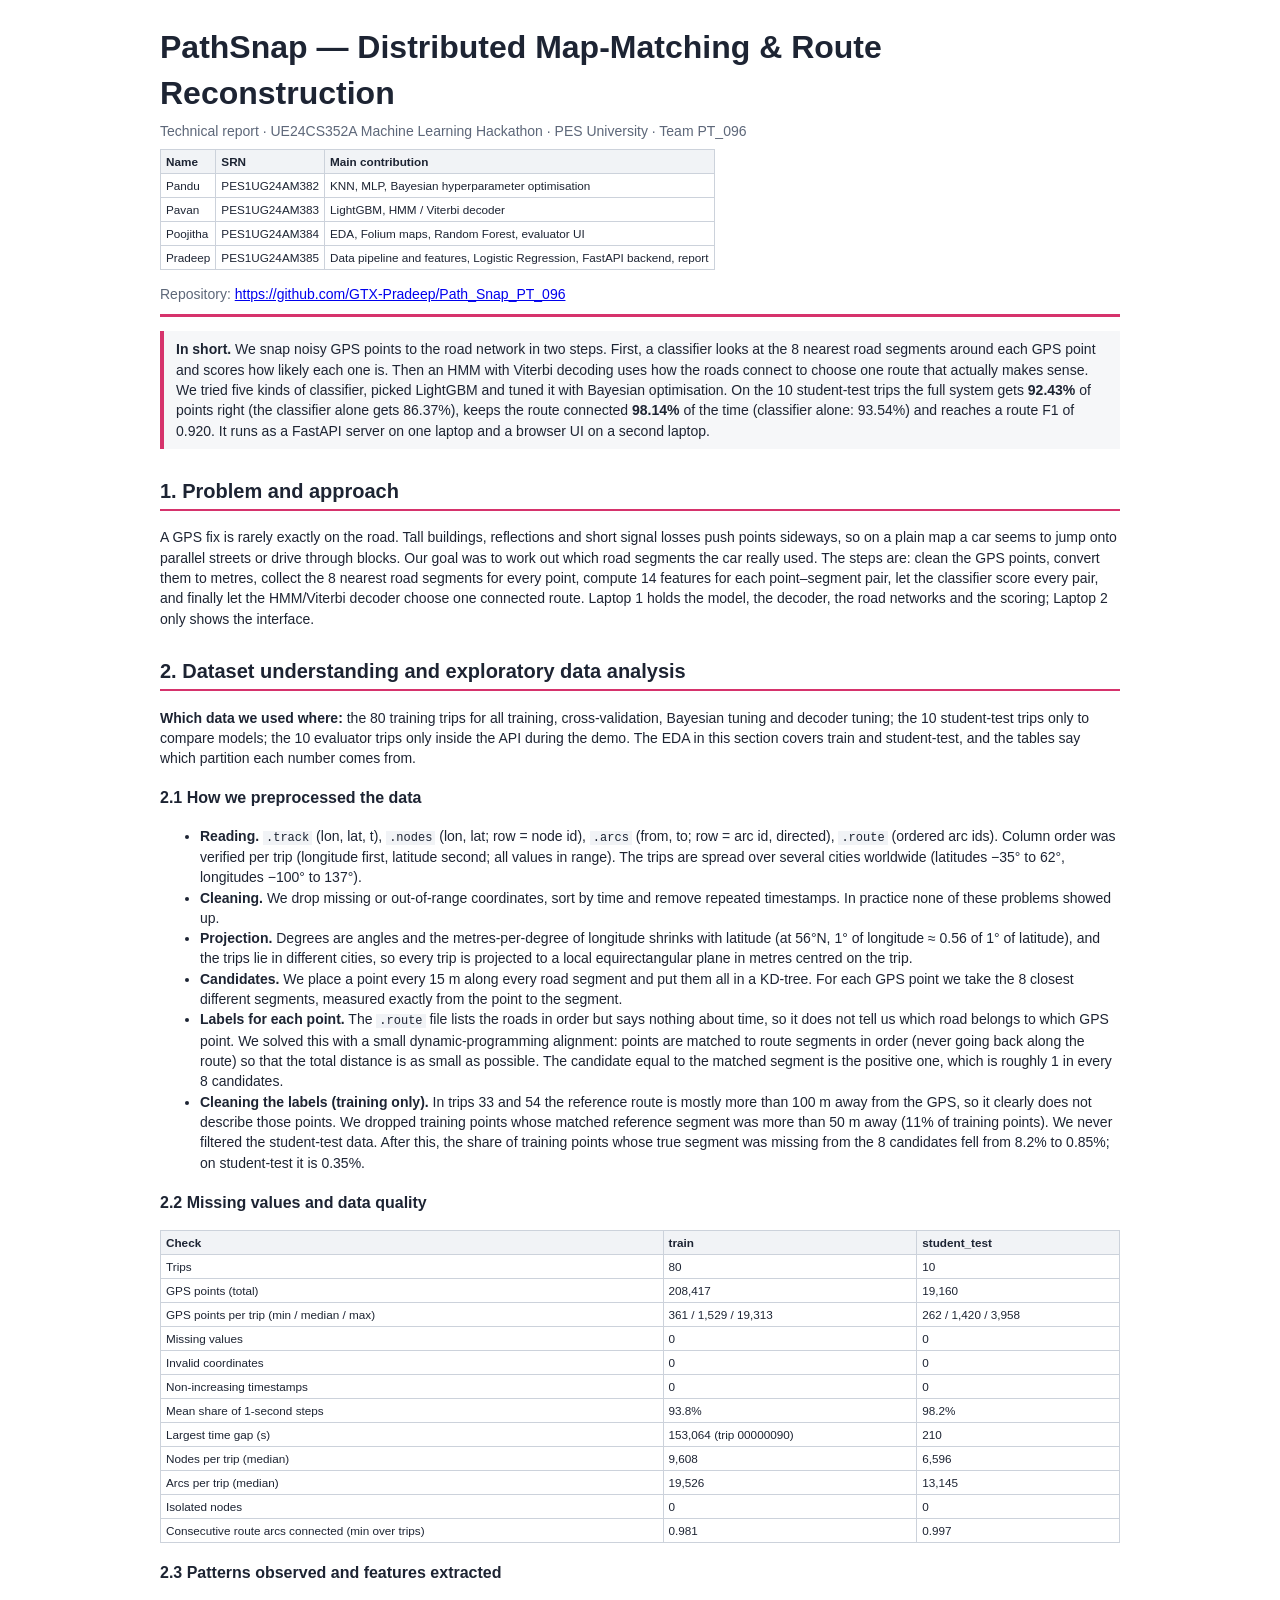
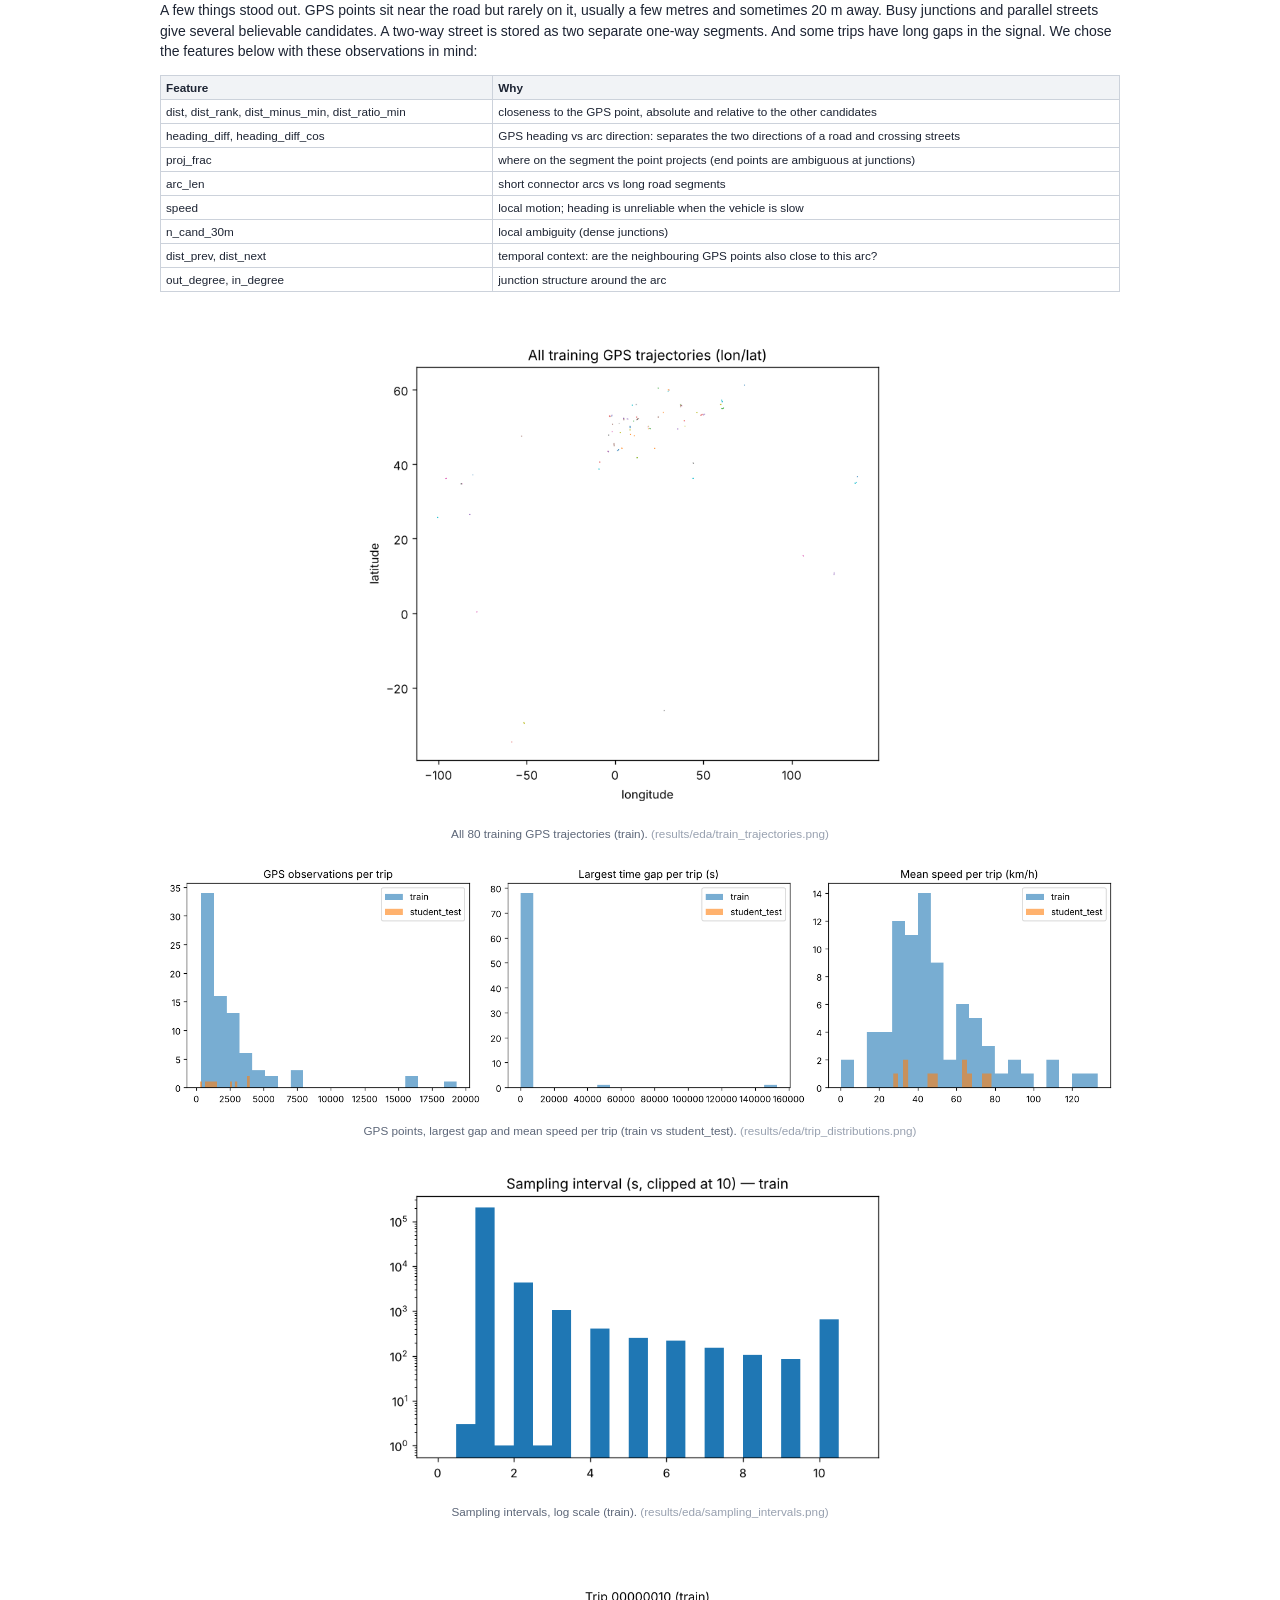
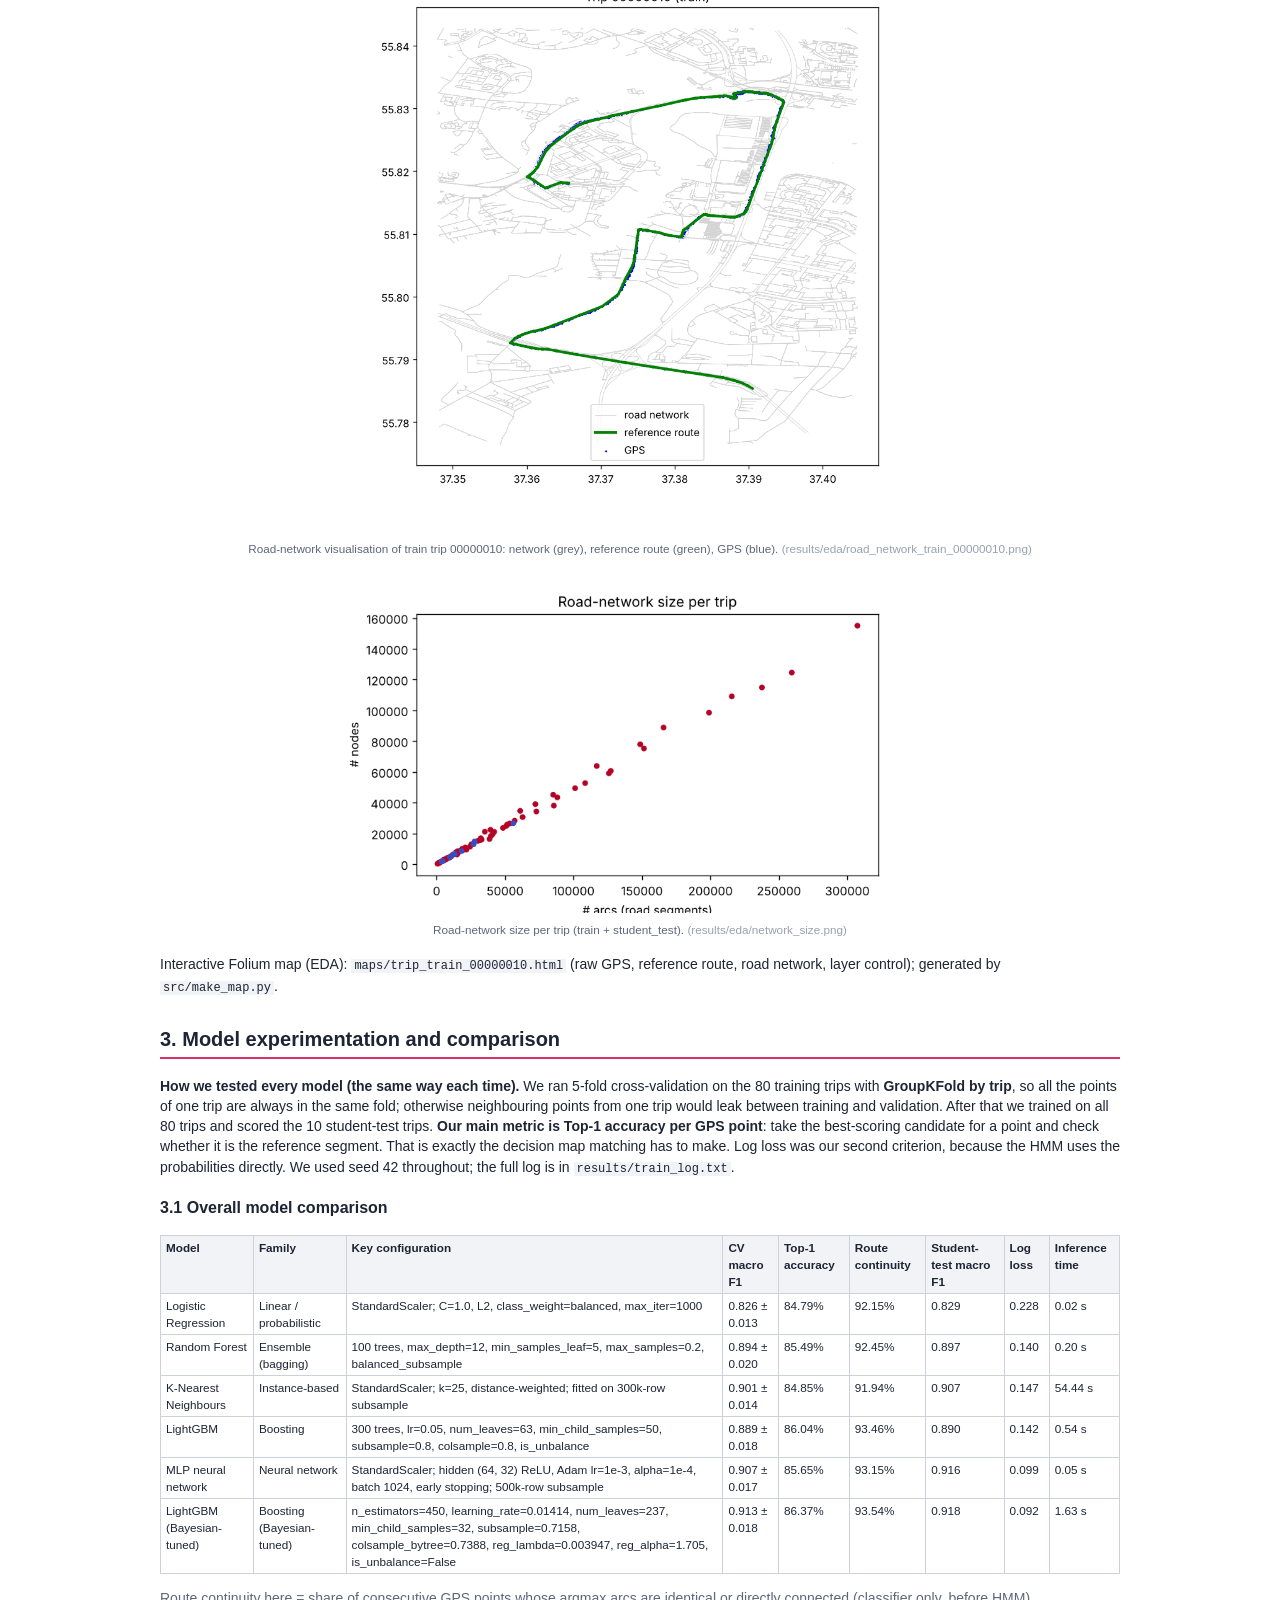
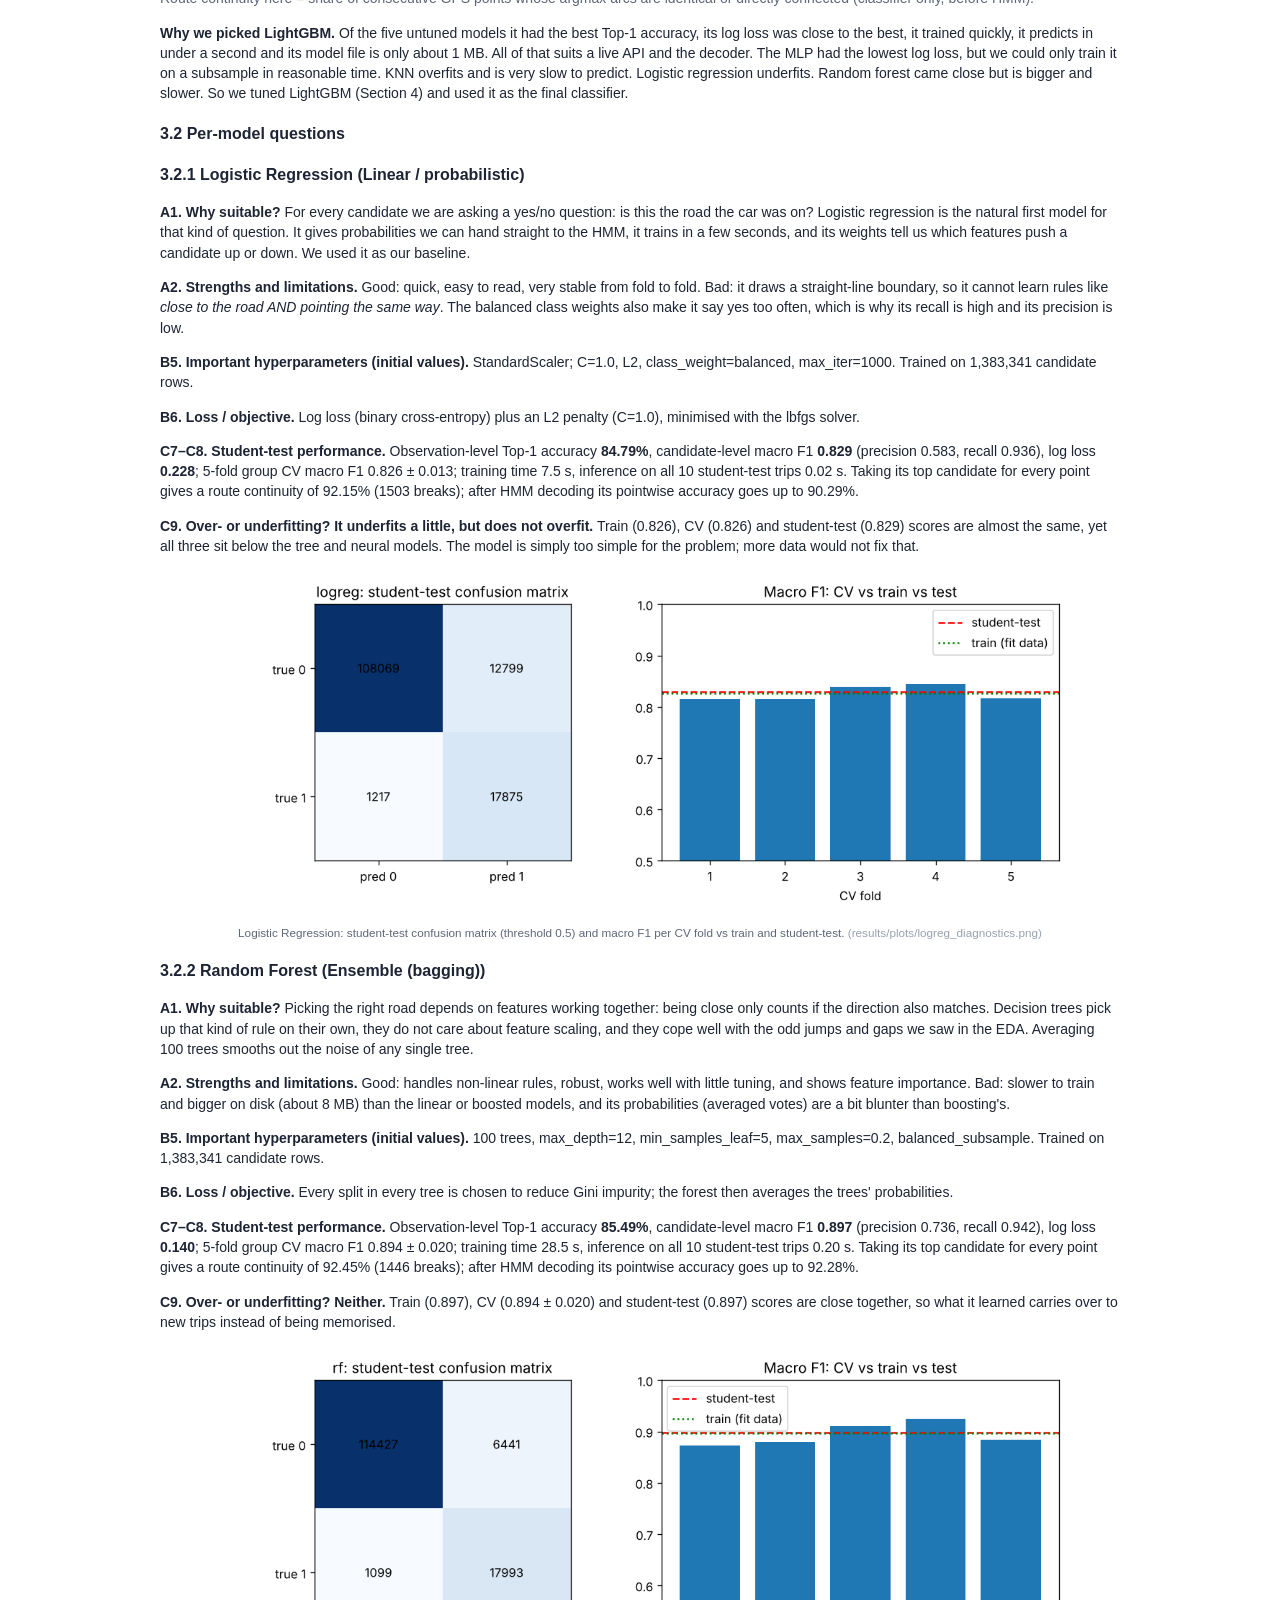
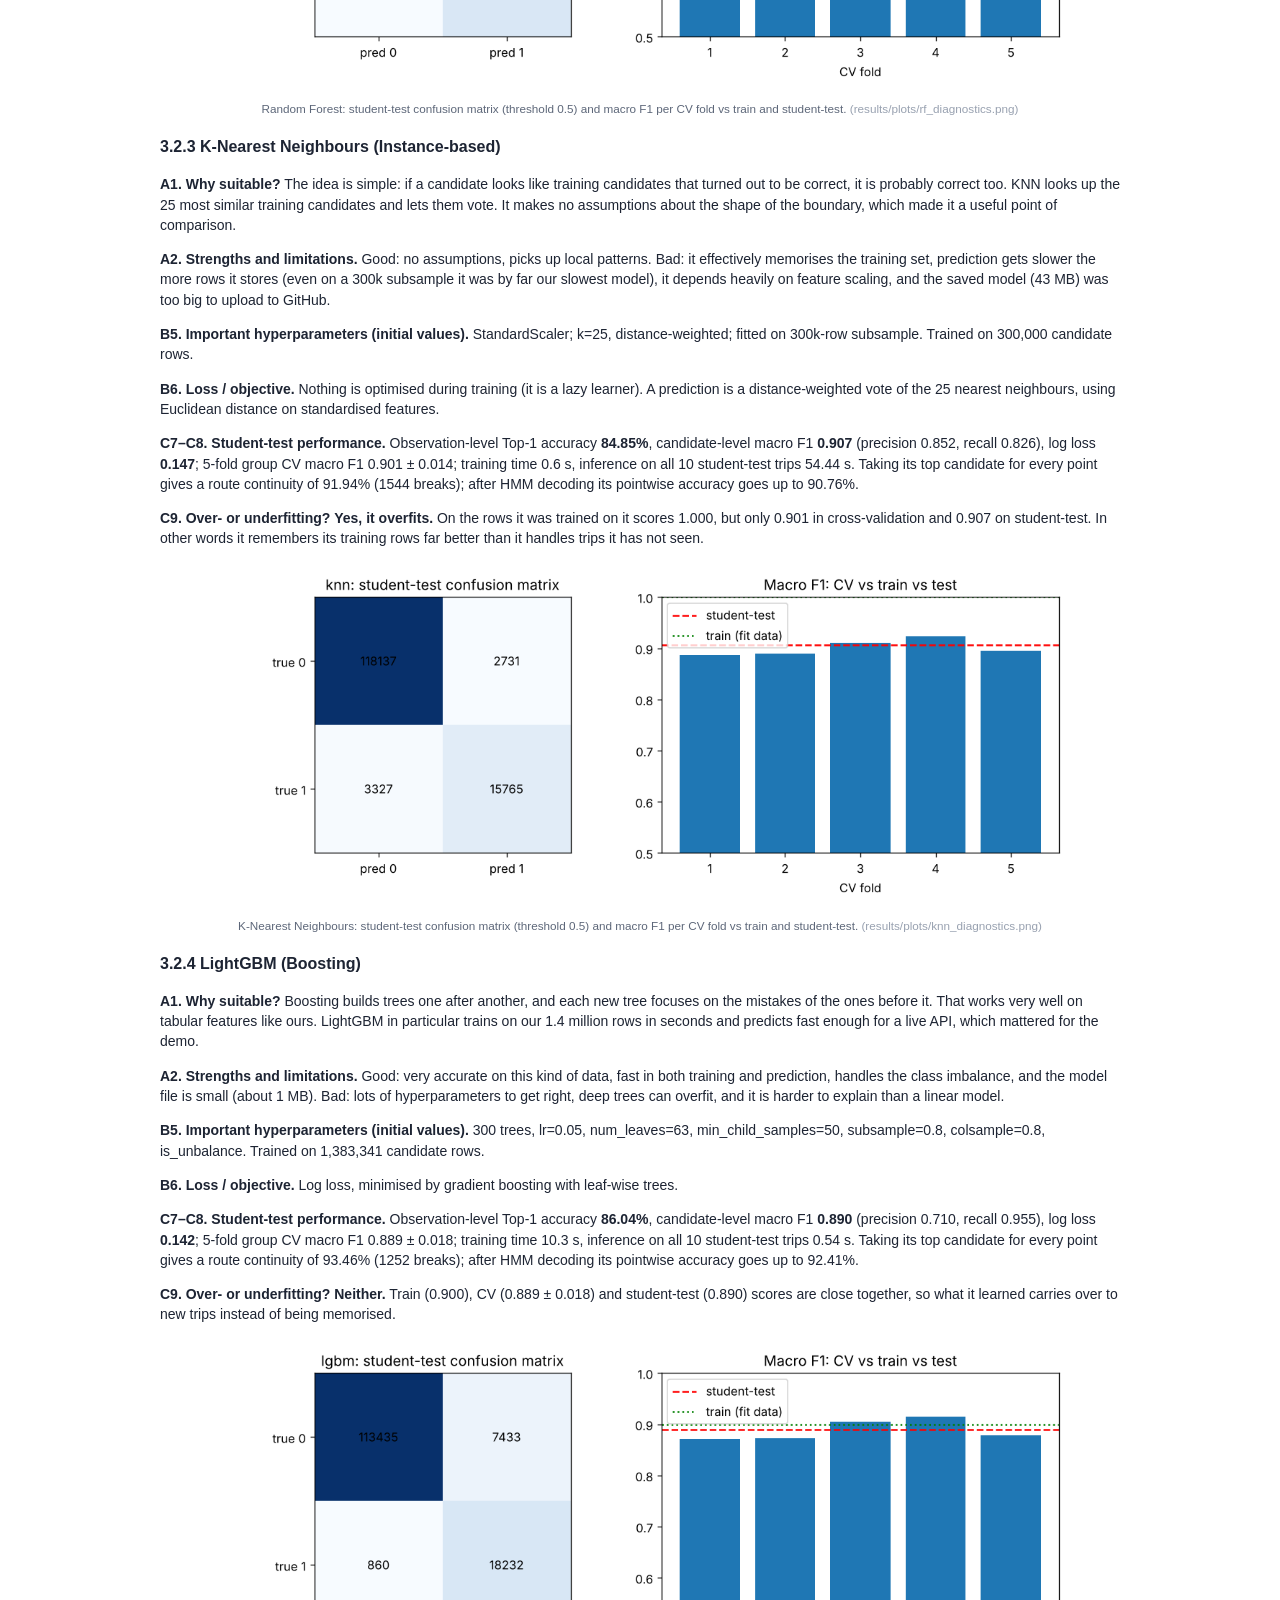
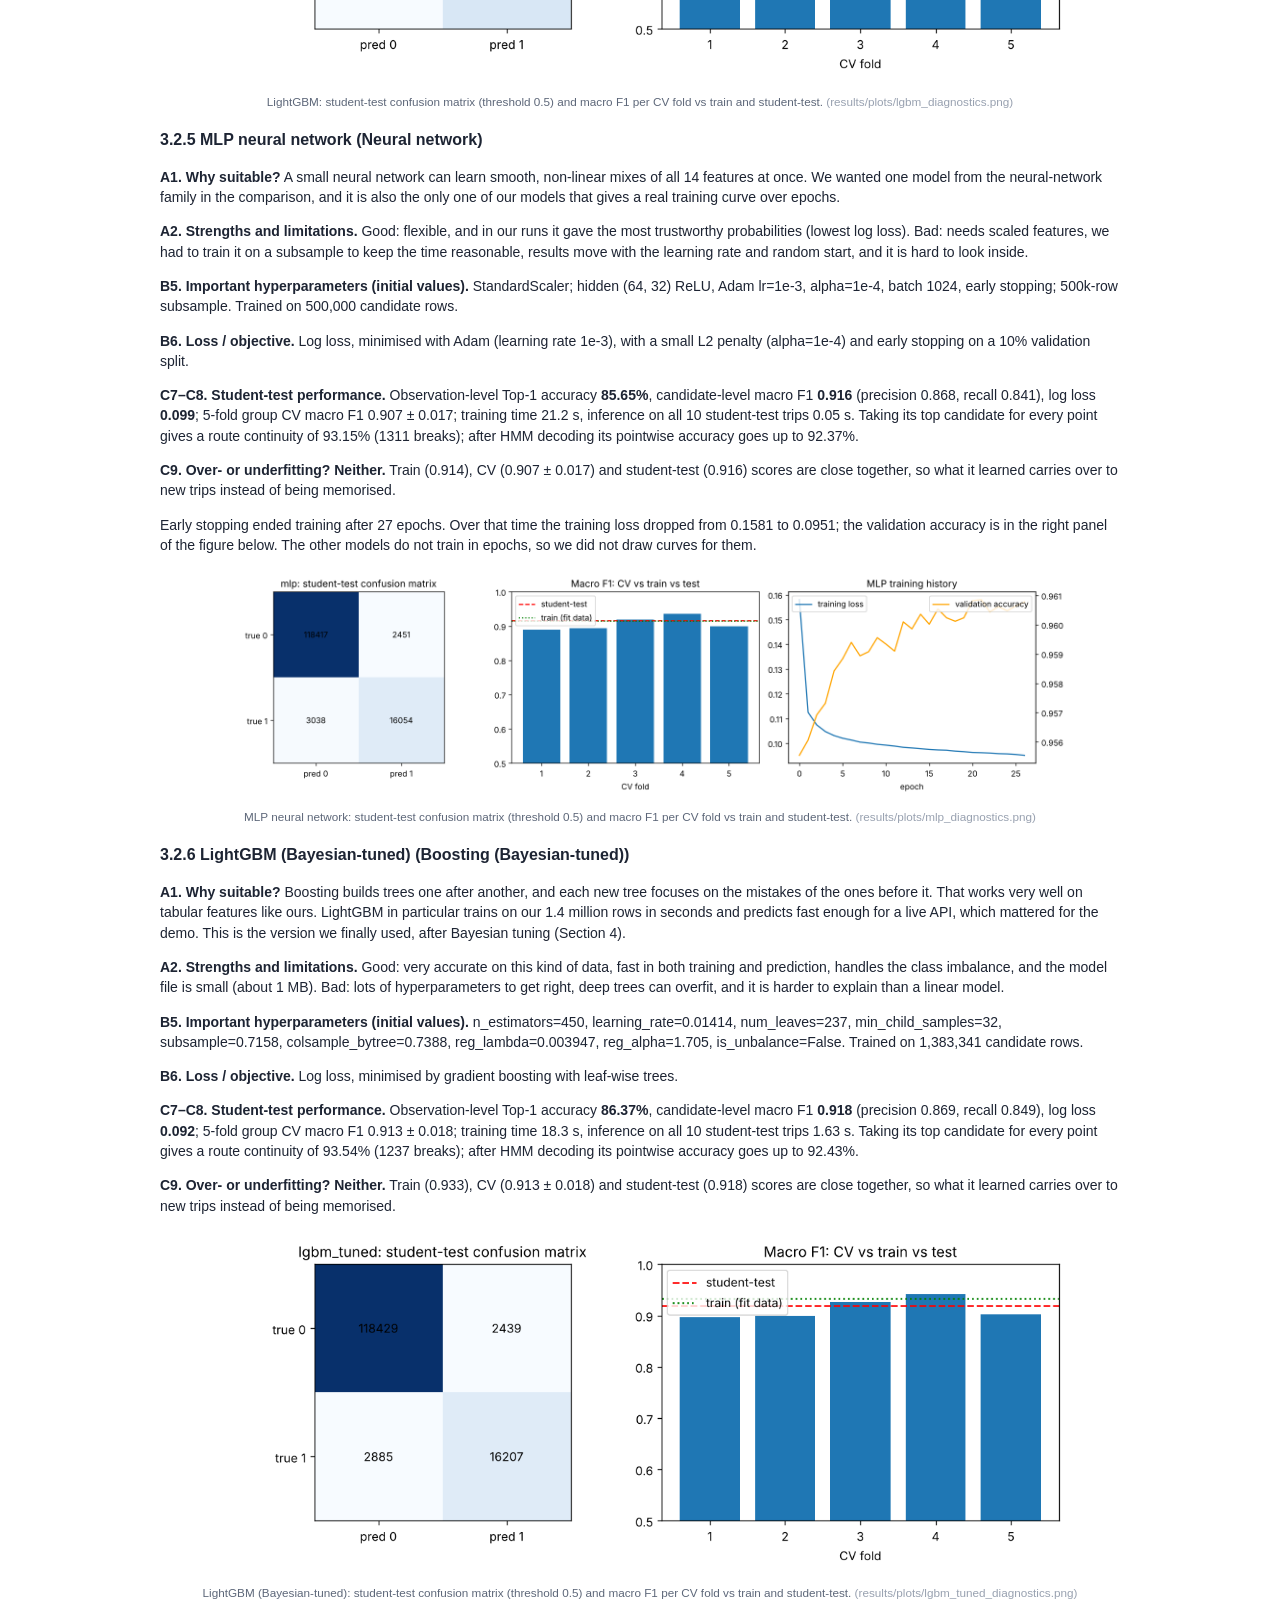
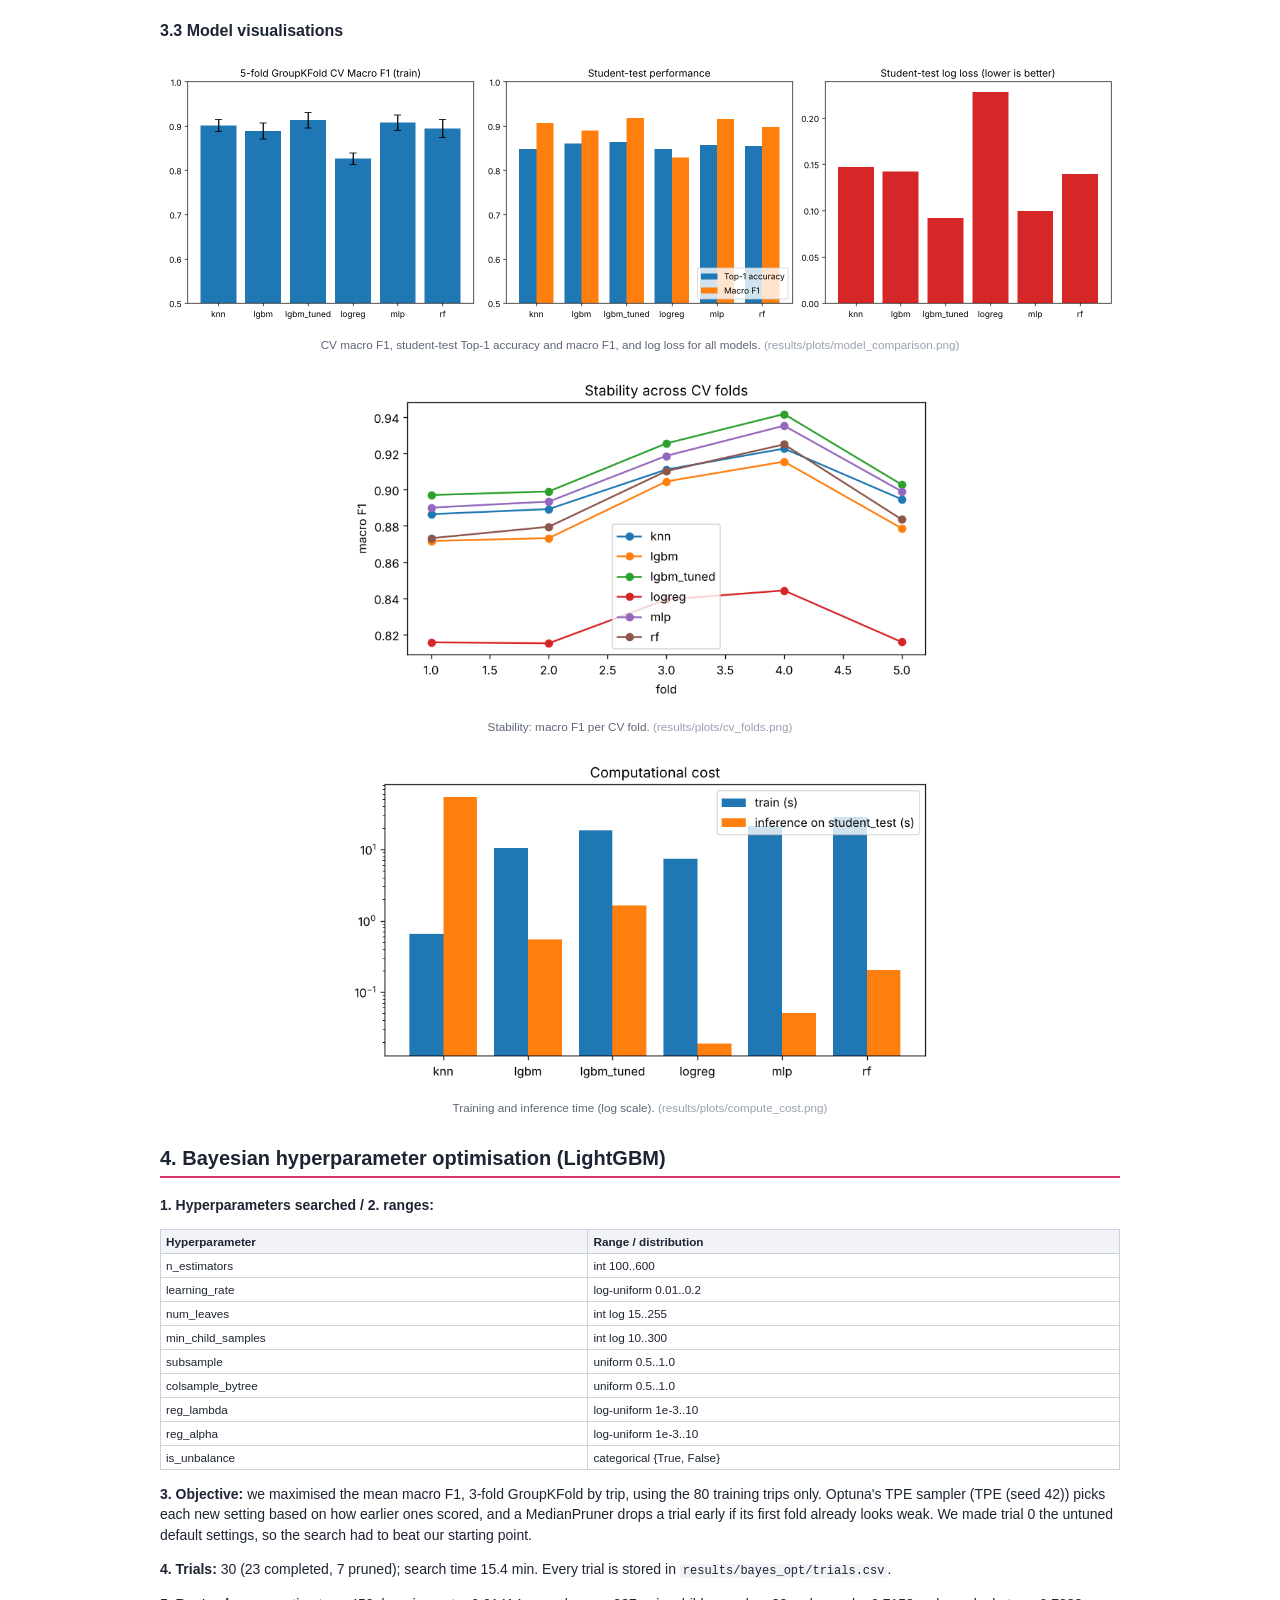
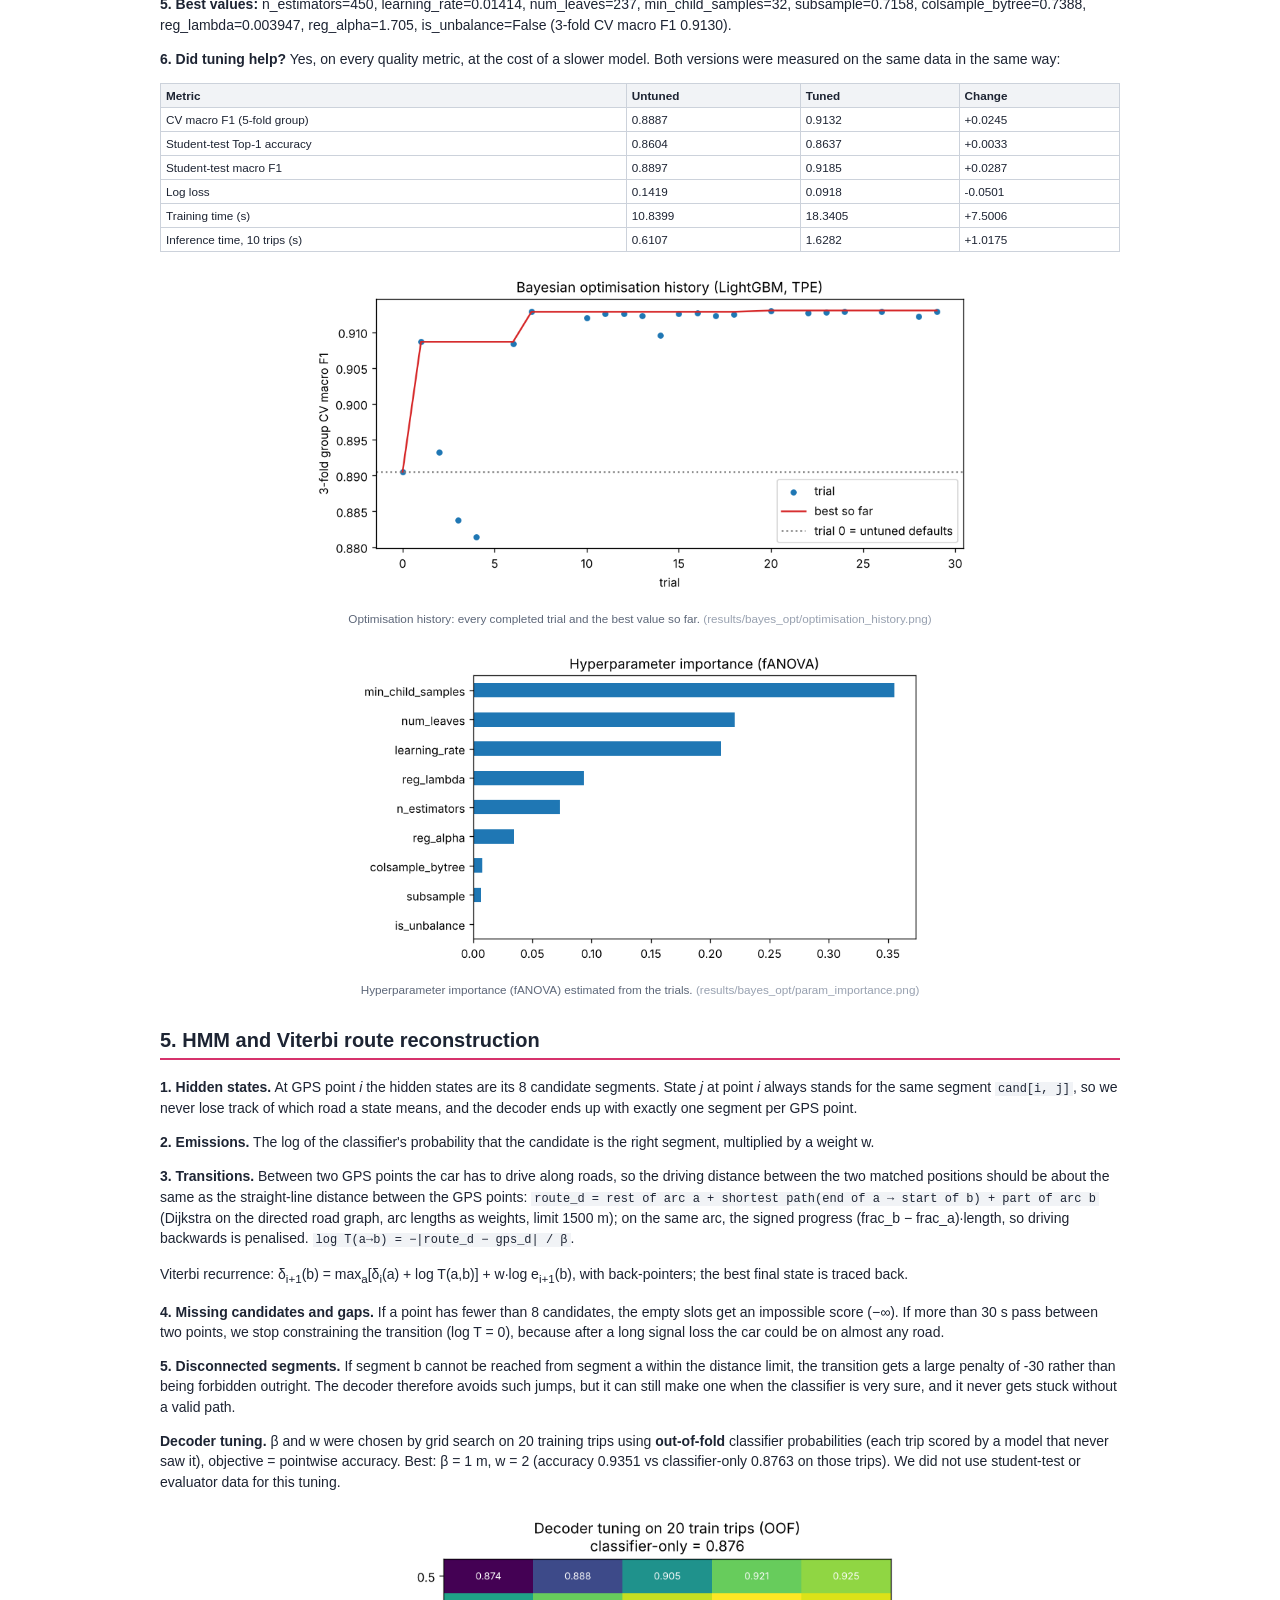
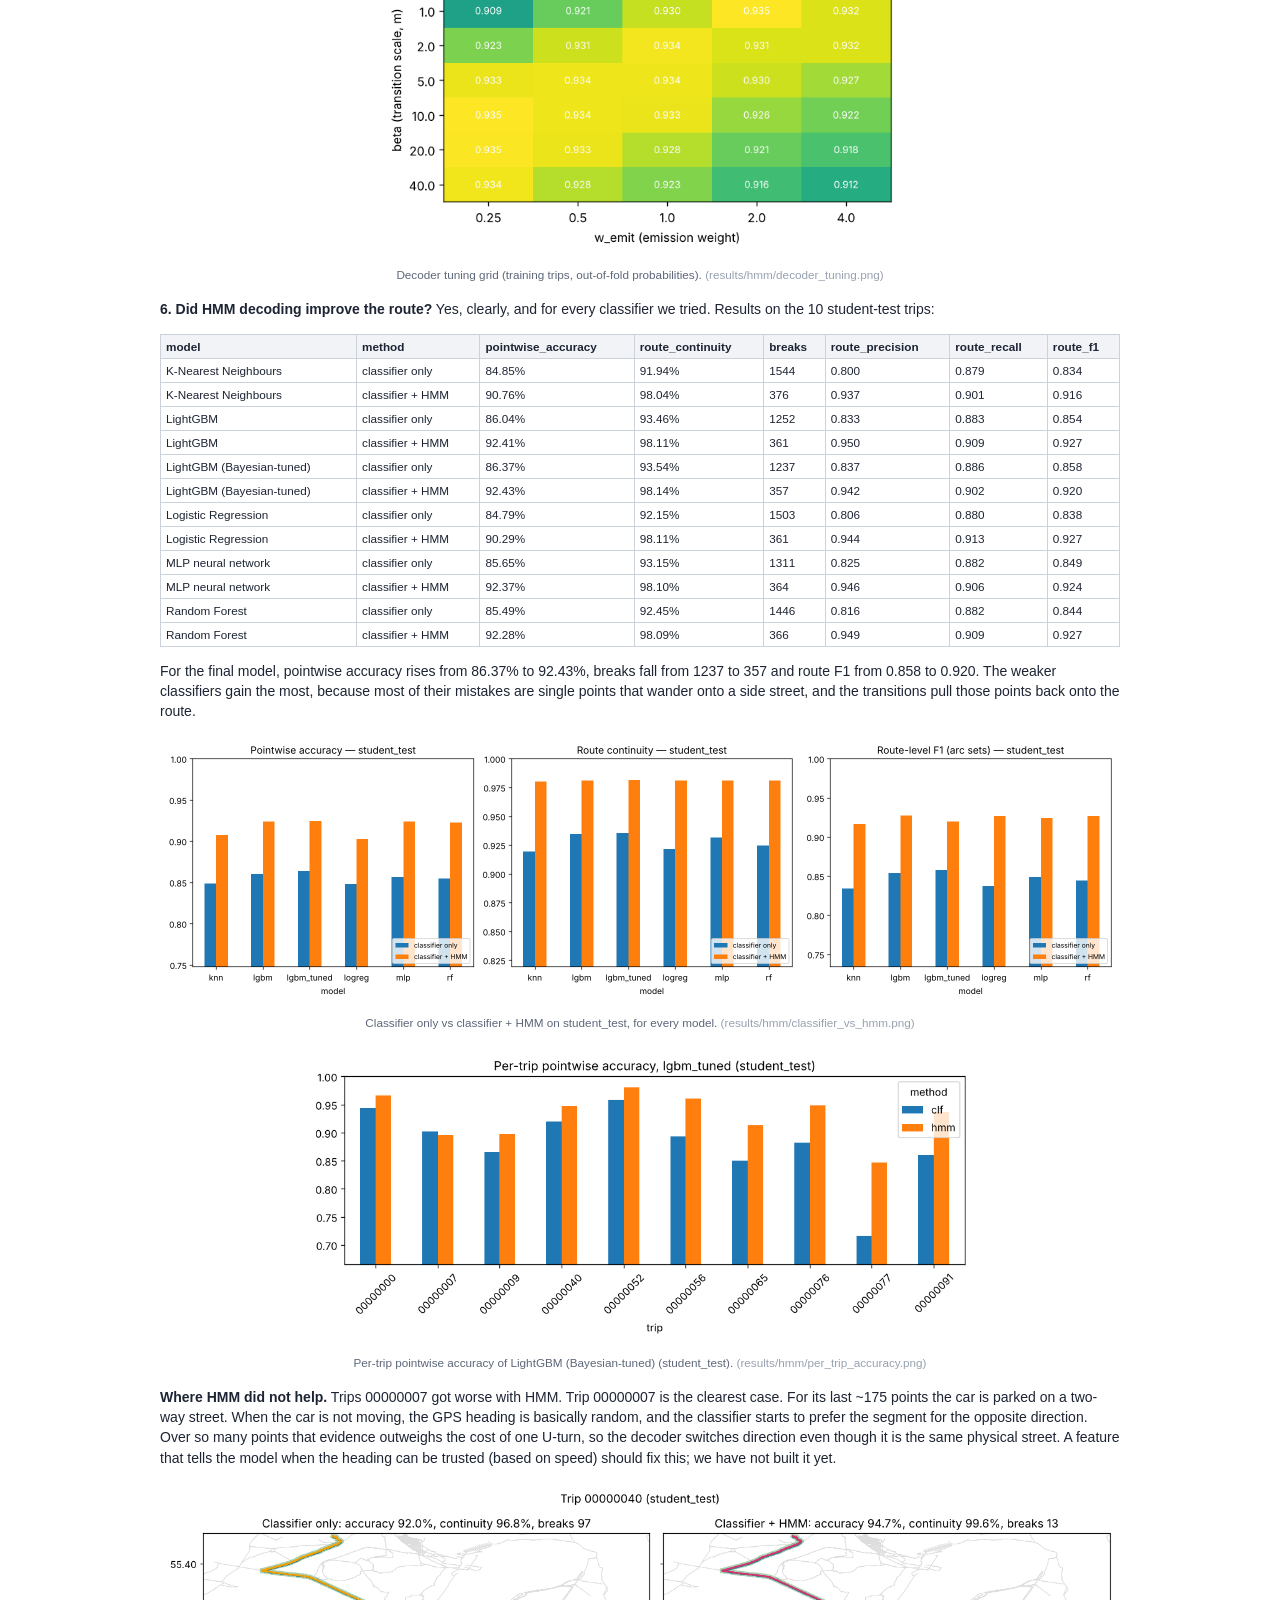
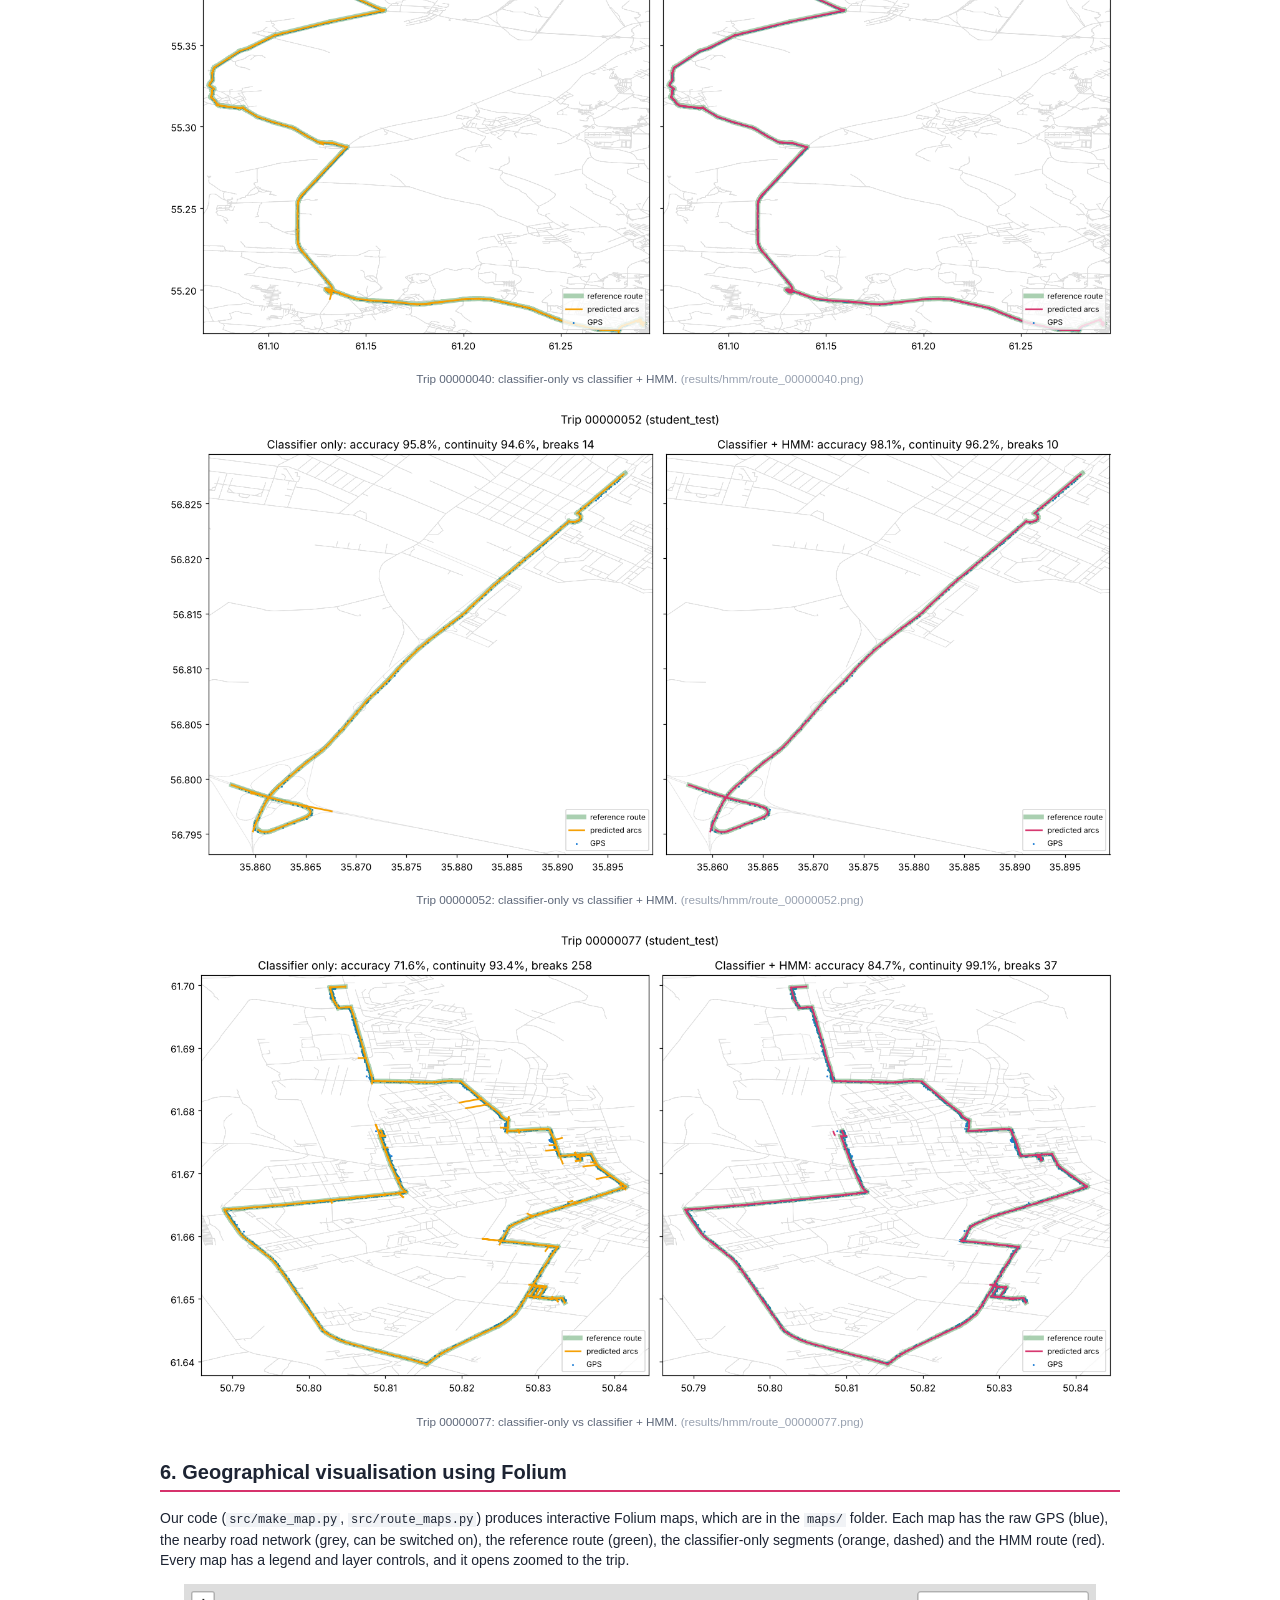
